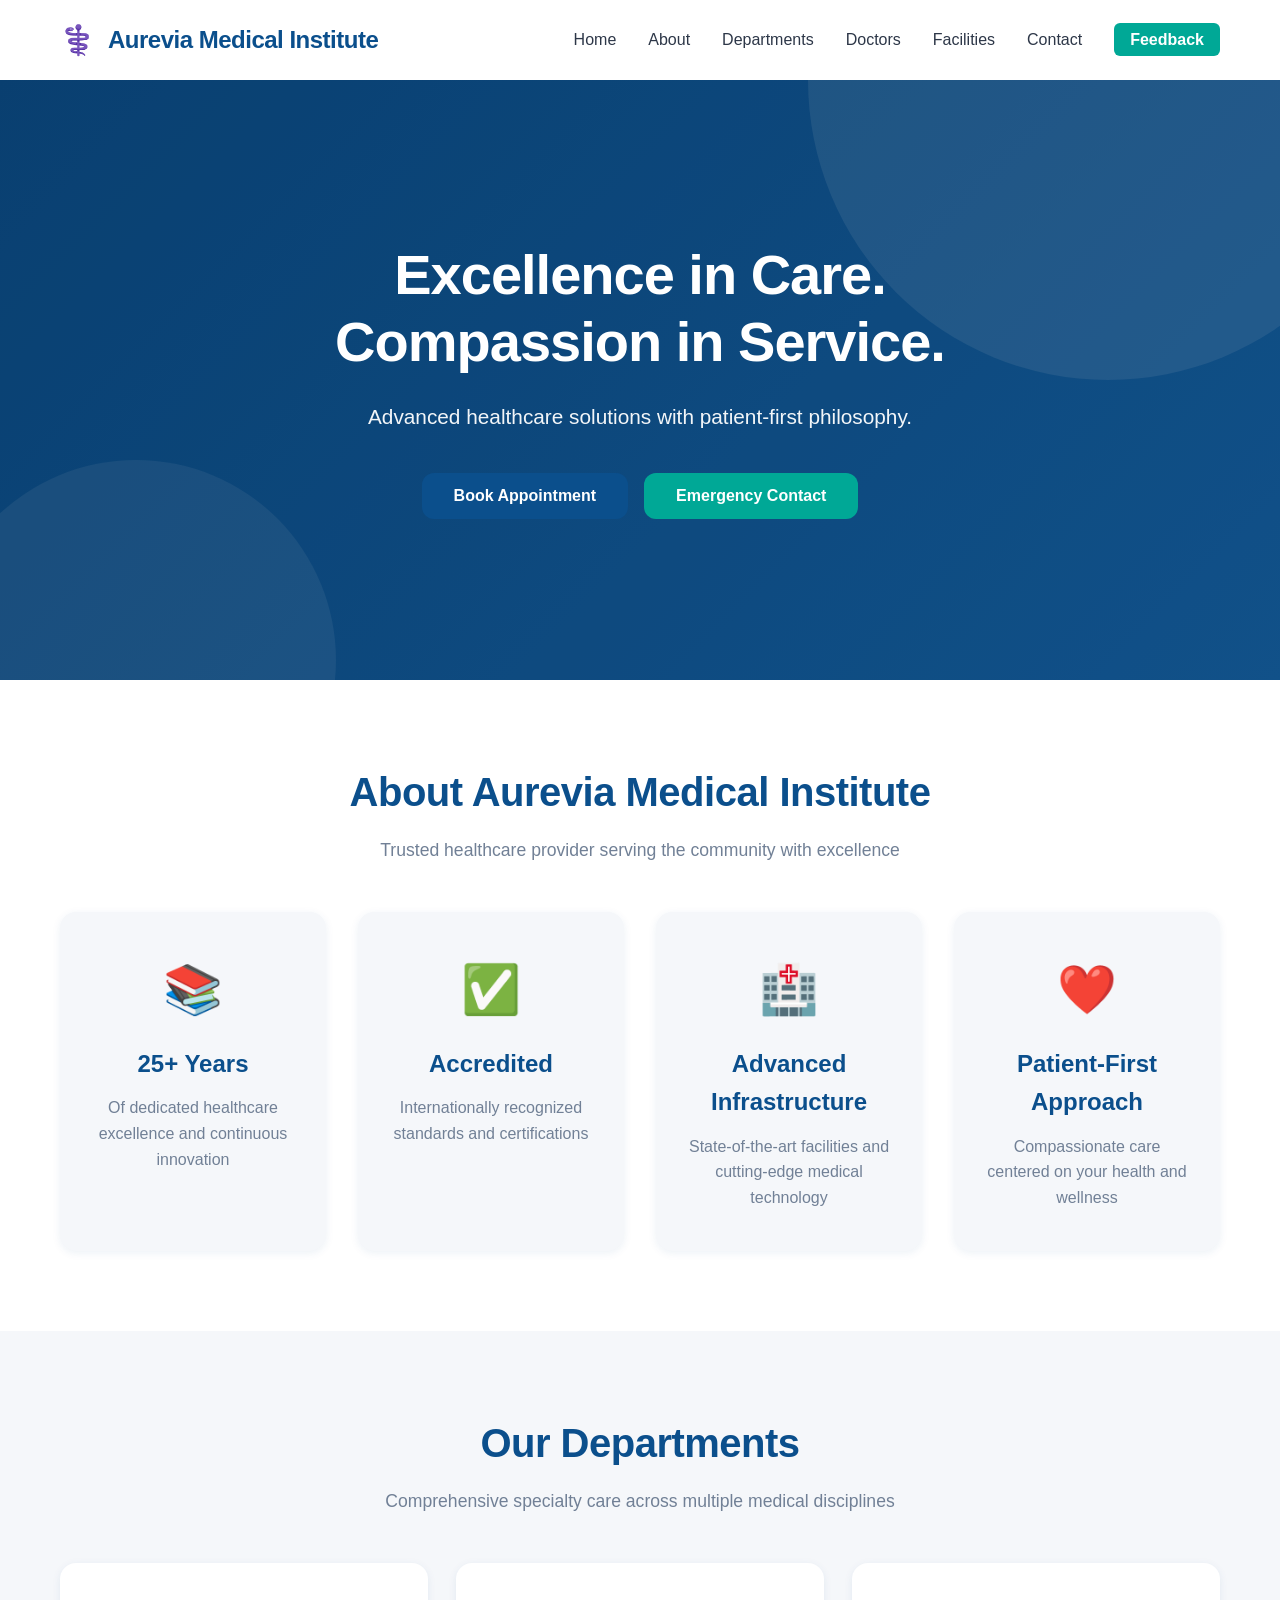
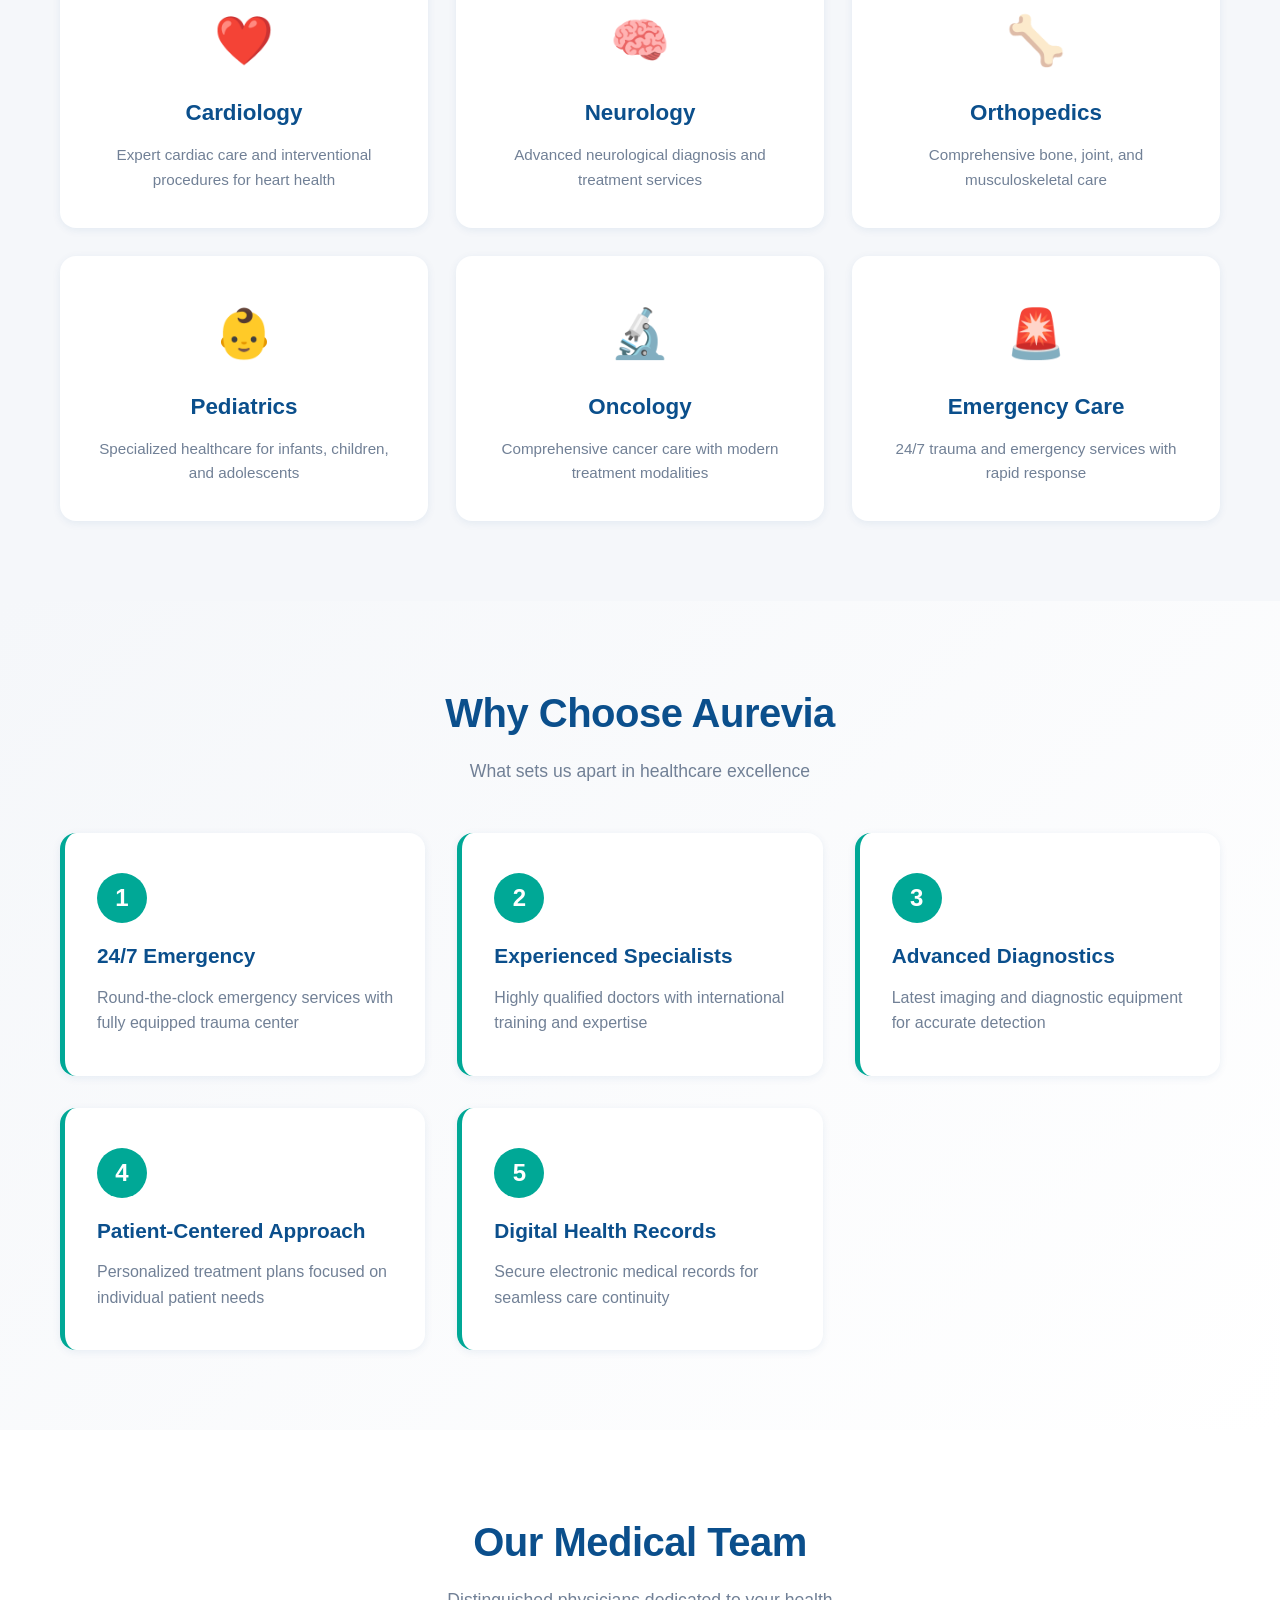
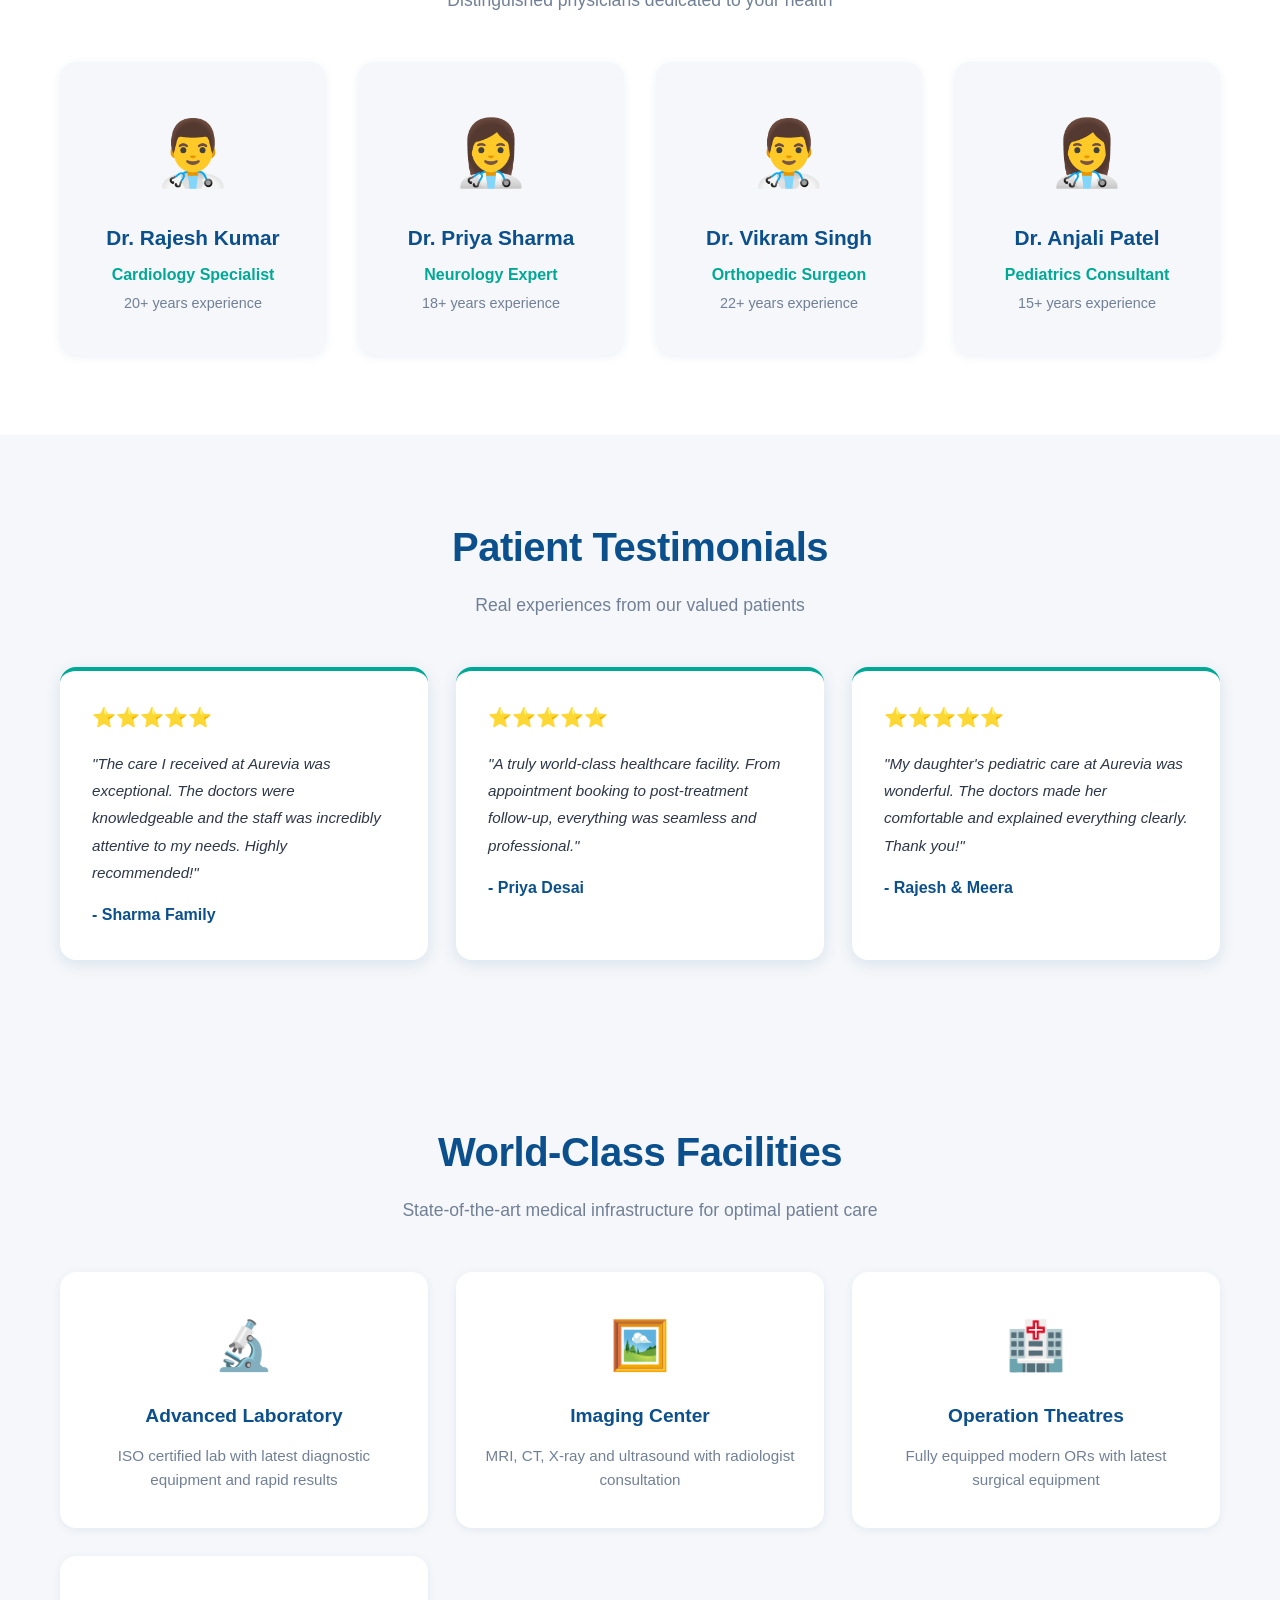
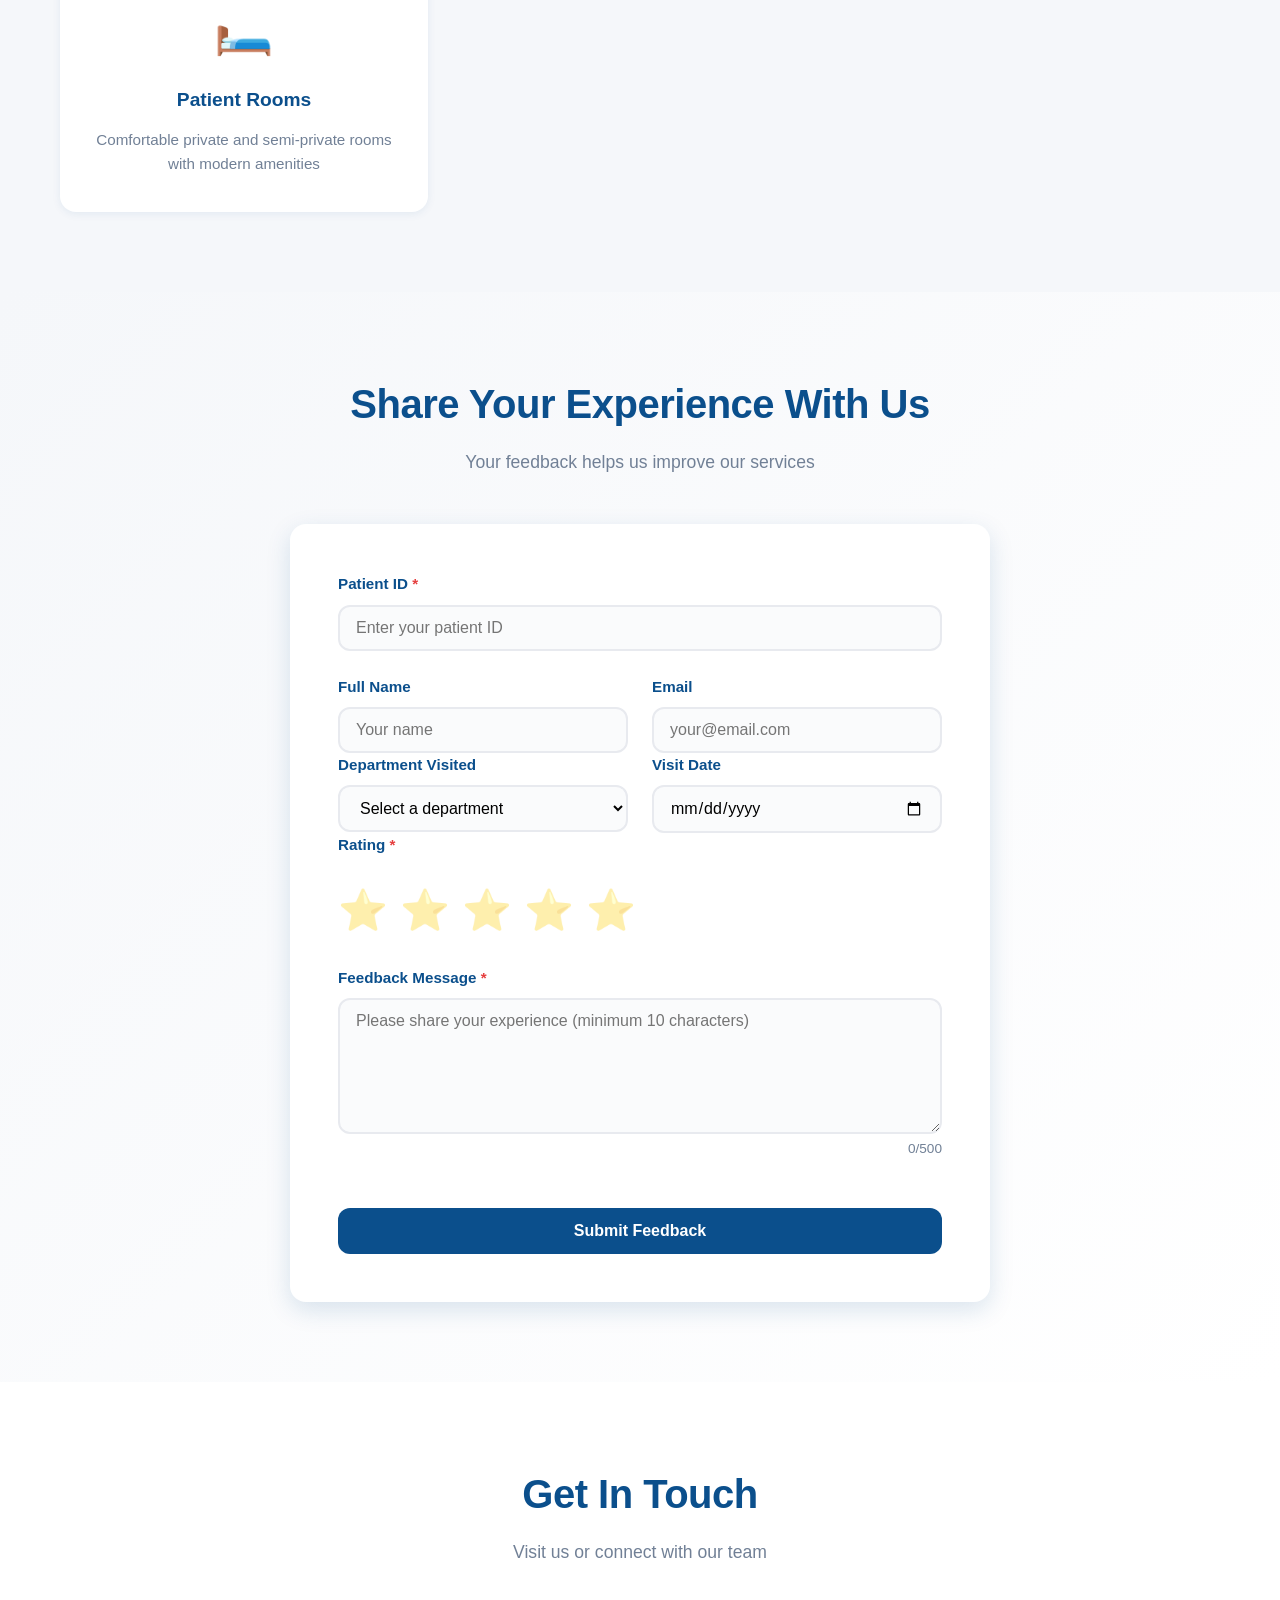
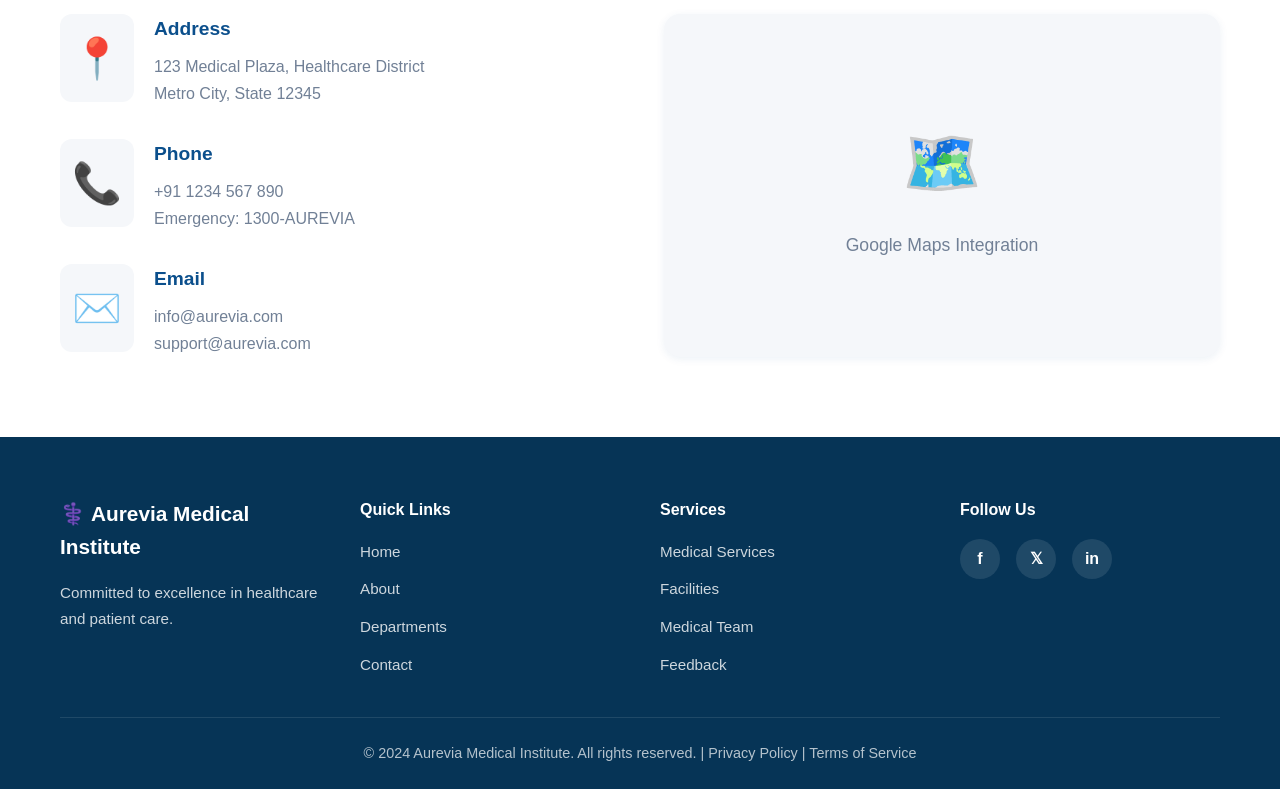
==== frontend/patient/index.html @ 11ce8b3c "Initial project structure with Flask backend and admin system" ====
<!DOCTYPE html>
<html lang="en">
<head>
    <meta charset="UTF-8">
    <meta name="viewport" content="width=device-width, initial-scale=1.0">
    <meta name="description" content="Aurevia Medical Institute - Premium healthcare solutions with patient-first philosophy">
    <title>Aurevia Medical Institute - Excellence in Care</title>
    <link rel="stylesheet" href="css/styles.css">
</head>
<body>
    <!-- Navigation Bar -->
    <nav class="navbar" id="navbar">
        <div class="navbar-container">
            <div class="navbar-logo">
                <span class="logo-icon">⚕️</span>
                <span class="logo-text">Aurevia Medical Institute</span>
            </div>
            <ul class="nav-menu" id="navMenu">
                <li class="nav-item"><a href="#home" class="nav-link">Home</a></li>
                <li class="nav-item"><a href="#about" class="nav-link">About</a></li>
                <li class="nav-item"><a href="#departments" class="nav-link">Departments</a></li>
                <li class="nav-item"><a href="#doctors" class="nav-link">Doctors</a></li>
                <li class="nav-item"><a href="#facilities" class="nav-link">Facilities</a></li>
                <li class="nav-item"><a href="#contact" class="nav-link">Contact</a></li>
                <li class="nav-item"><a href="#feedback" class="nav-link feedback-link">Feedback</a></li>
            </ul>
            <div class="hamburger" id="hamburger">
                <span></span>
                <span></span>
                <span></span>
            </div>
        </div>
    </nav>

    <!-- Hero Section -->
    <section class="hero" id="home">
        <div class="hero-overlay"></div>
        <div class="hero-content">
            <h1 class="hero-title">Excellence in Care. Compassion in Service.</h1>
            <p class="hero-subtitle">Advanced healthcare solutions with patient-first philosophy.</p>
            <div class="hero-buttons">
                <button class="btn btn-primary">Book Appointment</button>
                <button class="btn btn-secondary">Emergency Contact</button>
            </div>
        </div>
    </section>

    <!-- About Section -->
    <section class="about" id="about">
        <div class="container">
            <h2 class="section-title">About Aurevia Medical Institute</h2>
            <p class="section-subtitle">Trusted healthcare provider serving the community with excellence</p>
            
            <div class="about-grid">
                <div class="about-card">
                    <div class="about-icon">📚</div>
                    <h3>25+ Years</h3>
                    <p>Of dedicated healthcare excellence and continuous innovation</p>
                </div>
                <div class="about-card">
                    <div class="about-icon">✅</div>
                    <h3>Accredited</h3>
                    <p>Internationally recognized standards and certifications</p>
                </div>
                <div class="about-card">
                    <div class="about-icon">🏥</div>
                    <h3>Advanced Infrastructure</h3>
                    <p>State-of-the-art facilities and cutting-edge medical technology</p>
                </div>
                <div class="about-card">
                    <div class="about-icon">❤️</div>
                    <h3>Patient-First Approach</h3>
                    <p>Compassionate care centered on your health and wellness</p>
                </div>
            </div>
        </div>
    </section>

    <!-- Departments Section -->
    <section class="departments" id="departments">
        <div class="container">
            <h2 class="section-title">Our Departments</h2>
            <p class="section-subtitle">Comprehensive specialty care across multiple medical disciplines</p>
            
            <div class="departments-grid">
                <div class="department-card">
                    <div class="department-icon">❤️</div>
                    <h3>Cardiology</h3>
                    <p>Expert cardiac care and interventional procedures for heart health</p>
                </div>
                <div class="department-card">
                    <div class="department-icon">🧠</div>
                    <h3>Neurology</h3>
                    <p>Advanced neurological diagnosis and treatment services</p>
                </div>
                <div class="department-card">
                    <div class="department-icon">🦴</div>
                    <h3>Orthopedics</h3>
                    <p>Comprehensive bone, joint, and musculoskeletal care</p>
                </div>
                <div class="department-card">
                    <div class="department-icon">👶</div>
                    <h3>Pediatrics</h3>
                    <p>Specialized healthcare for infants, children, and adolescents</p>
                </div>
                <div class="department-card">
                    <div class="department-icon">🔬</div>
                    <h3>Oncology</h3>
                    <p>Comprehensive cancer care with modern treatment modalities</p>
                </div>
                <div class="department-card">
                    <div class="department-icon">🚨</div>
                    <h3>Emergency Care</h3>
                    <p>24/7 trauma and emergency services with rapid response</p>
                </div>
            </div>
        </div>
    </section>

    <!-- Why Choose Us Section -->
    <section class="why-choose-us">
        <div class="container">
            <h2 class="section-title">Why Choose Aurevia</h2>
            <p class="section-subtitle">What sets us apart in healthcare excellence</p>
            
            <div class="features-grid">
                <div class="feature-card">
                    <div class="feature-number">1</div>
                    <h3>24/7 Emergency</h3>
                    <p>Round-the-clock emergency services with fully equipped trauma center</p>
                </div>
                <div class="feature-card">
                    <div class="feature-number">2</div>
                    <h3>Experienced Specialists</h3>
                    <p>Highly qualified doctors with international training and expertise</p>
                </div>
                <div class="feature-card">
                    <div class="feature-number">3</div>
                    <h3>Advanced Diagnostics</h3>
                    <p>Latest imaging and diagnostic equipment for accurate detection</p>
                </div>
                <div class="feature-card">
                    <div class="feature-number">4</div>
                    <h3>Patient-Centered Approach</h3>
                    <p>Personalized treatment plans focused on individual patient needs</p>
                </div>
                <div class="feature-card">
                    <div class="feature-number">5</div>
                    <h3>Digital Health Records</h3>
                    <p>Secure electronic medical records for seamless care continuity</p>
                </div>
            </div>
        </div>
    </section>

    <!-- Doctors Section -->
    <section class="doctors" id="doctors">
        <div class="container">
            <h2 class="section-title">Our Medical Team</h2>
            <p class="section-subtitle">Distinguished physicians dedicated to your health</p>
            
            <div class="doctors-grid">
                <div class="doctor-card">
                    <div class="doctor-avatar">👨‍⚕️</div>
                    <h3>Dr. Rajesh Kumar</h3>
                    <p class="doctor-specialty">Cardiology Specialist</p>
                    <p class="doctor-experience">20+ years experience</p>
                </div>
                <div class="doctor-card">
                    <div class="doctor-avatar">👩‍⚕️</div>
                    <h3>Dr. Priya Sharma</h3>
                    <p class="doctor-specialty">Neurology Expert</p>
                    <p class="doctor-experience">18+ years experience</p>
                </div>
                <div class="doctor-card">
                    <div class="doctor-avatar">👨‍⚕️</div>
                    <h3>Dr. Vikram Singh</h3>
                    <p class="doctor-specialty">Orthopedic Surgeon</p>
                    <p class="doctor-experience">22+ years experience</p>
                </div>
                <div class="doctor-card">
                    <div class="doctor-avatar">👩‍⚕️</div>
                    <h3>Dr. Anjali Patel</h3>
                    <p class="doctor-specialty">Pediatrics Consultant</p>
                    <p class="doctor-experience">15+ years experience</p>
                </div>
            </div>
        </div>
    </section>

    <!-- Testimonials Section -->
    <section class="testimonials">
        <div class="container">
            <h2 class="section-title">Patient Testimonials</h2>
            <p class="section-subtitle">Real experiences from our valued patients</p>
            
            <div class="testimonials-grid">
                <div class="testimonial-card">
                    <div class="testimonial-stars">⭐⭐⭐⭐⭐</div>
                    <p class="testimonial-text">"The care I received at Aurevia was exceptional. The doctors were knowledgeable and the staff was incredibly attentive to my needs. Highly recommended!"</p>
                    <p class="testimonial-author">- Sharma Family</p>
                </div>
                <div class="testimonial-card">
                    <div class="testimonial-stars">⭐⭐⭐⭐⭐</div>
                    <p class="testimonial-text">"A truly world-class healthcare facility. From appointment booking to post-treatment follow-up, everything was seamless and professional."</p>
                    <p class="testimonial-author">- Priya Desai</p>
                </div>
                <div class="testimonial-card">
                    <div class="testimonial-stars">⭐⭐⭐⭐⭐</div>
                    <p class="testimonial-text">"My daughter's pediatric care at Aurevia was wonderful. The doctors made her comfortable and explained everything clearly. Thank you!"</p>
                    <p class="testimonial-author">- Rajesh & Meera</p>
                </div>
            </div>
        </div>
    </section>

    <!-- Facilities Section -->
    <section class="facilities" id="facilities">
        <div class="container">
            <h2 class="section-title">World-Class Facilities</h2>
            <p class="section-subtitle">State-of-the-art medical infrastructure for optimal patient care</p>
            
            <div class="facilities-grid">
                <div class="facility-card">
                    <div class="facility-icon">🔬</div>
                    <h3>Advanced Laboratory</h3>
                    <p>ISO certified lab with latest diagnostic equipment and rapid results</p>
                </div>
                <div class="facility-card">
                    <div class="facility-icon">🖼️</div>
                    <h3>Imaging Center</h3>
                    <p>MRI, CT, X-ray and ultrasound with radiologist consultation</p>
                </div>
                <div class="facility-card">
                    <div class="facility-icon">🏥</div>
                    <h3>Operation Theatres</h3>
                    <p>Fully equipped modern ORs with latest surgical equipment</p>
                </div>
                <div class="facility-card">
                    <div class="facility-icon">🛏️</div>
                    <h3>Patient Rooms</h3>
                    <p>Comfortable private and semi-private rooms with modern amenities</p>
                </div>
            </div>
        </div>
    </section>

    <!-- Feedback Section -->
    <section class="feedback-section" id="feedback">
        <div class="container">
            <h2 class="section-title">Share Your Experience With Us</h2>
            <p class="section-subtitle">Your feedback helps us improve our services</p>
            
            <div class="feedback-form-wrapper">
                <form class="feedback-form" id="feedbackForm">
                    <div class="form-group">
                        <label for="patientId" class="form-label">Patient ID <span class="required">*</span></label>
                        <input type="text" id="patientId" name="patientId" class="form-input" placeholder="Enter your patient ID" required>
                        <span class="error-message" id="patientIdError"></span>
                    </div>

                    <div class="form-row">
                        <div class="form-group">
                            <label for="fullName" class="form-label">Full Name</label>
                            <input type="text" id="fullName" name="fullName" class="form-input" placeholder="Your name">
                        </div>
                        <div class="form-group">
                            <label for="email" class="form-label">Email</label>
                            <input type="email" id="email" name="email" class="form-input" placeholder="your@email.com">
                        </div>
                    </div>

                    <div class="form-row">
                        <div class="form-group">
                            <label for="department" class="form-label">Department Visited</label>
                            <select id="department" name="department" class="form-input">
                                <option value="">Select a department</option>
                                <option value="Cardiology">Cardiology</option>
                                <option value="Neurology">Neurology</option>
                                <option value="Orthopedics">Orthopedics</option>
                                <option value="Pediatrics">Pediatrics</option>
                                <option value="Oncology">Oncology</option>
                                <option value="Emergency Care">Emergency Care</option>
                            </select>
                        </div>
                        <div class="form-group">
                            <label for="visitDate" class="form-label">Visit Date</label>
                            <input type="date" id="visitDate" name="visitDate" class="form-input">
                        </div>
                    </div>

                    <div class="form-group">
                        <label class="form-label">Rating <span class="required">*</span></label>
                        <div class="rating-group" id="ratingGroup">
                            <input type="radio" id="star5" name="rating" value="5">
                            <label for="star5" class="star">⭐</label>
                            <input type="radio" id="star4" name="rating" value="4">
                            <label for="star4" class="star">⭐</label>
                            <input type="radio" id="star3" name="rating" value="3">
                            <label for="star3" class="star">⭐</label>
                            <input type="radio" id="star2" name="rating" value="2">
                            <label for="star2" class="star">⭐</label>
                            <input type="radio" id="star1" name="rating" value="1">
                            <label for="star1" class="star">⭐</label>
                        </div>
                        <span class="error-message" id="ratingError"></span>
                    </div>

                    <div class="form-group">
                        <label for="feedbackMessage" class="form-label">Feedback Message <span class="required">*</span></label>
                        <textarea id="feedbackMessage" name="feedbackMessage" class="form-textarea" placeholder="Please share your experience (minimum 10 characters)" rows="6" required></textarea>
                        <span class="error-message" id="feedbackError"></span>
                        <span class="char-count"><span id="charCount">0</span>/500</span>
                    </div>

                    <button type="submit" class="btn btn-primary btn-submit" id="submitBtn">
                        <span class="btn-text">Submit Feedback</span>
                        <span class="loading-spinner" id="loadingSpinner"></span>
                    </button>
                </form>
            </div>
        </div>
    </section>

    <!-- Contact Section -->
    <section class="contact" id="contact">
        <div class="container">
            <h2 class="section-title">Get In Touch</h2>
            <p class="section-subtitle">Visit us or connect with our team</p>
            
            <div class="contact-wrapper">
                <div class="contact-info">
                    <div class="contact-item">
                        <div class="contact-icon">📍</div>
                        <div class="contact-details">
                            <h3>Address</h3>
                            <p>123 Medical Plaza, Healthcare District<br>Metro City, State 12345</p>
                        </div>
                    </div>
                    <div class="contact-item">
                        <div class="contact-icon">📞</div>
                        <div class="contact-details">
                            <h3>Phone</h3>
                            <p>+91 1234 567 890<br>Emergency: 1300-AUREVIA</p>
                        </div>
                    </div>
                    <div class="contact-item">
                        <div class="contact-icon">✉️</div>
                        <div class="contact-details">
                            <h3>Email</h3>
                            <p>info@aurevia.com<br>support@aurevia.com</p>
                        </div>
                    </div>
                </div>

                <div class="contact-map-placeholder">
                    <div class="map-icon">🗺️</div>
                    <p>Google Maps Integration</p>
                </div>
            </div>
        </div>
    </section>

    <!-- Footer -->
    <footer class="footer">
        <div class="container">
            <div class="footer-grid">
                <div class="footer-section">
                    <h3 class="footer-logo">⚕️ Aurevia Medical Institute</h3>
                    <p>Committed to excellence in healthcare and patient care.</p>
                </div>
                <div class="footer-section">
                    <h4>Quick Links</h4>
                    <ul class="footer-links">
                        <li><a href="#home">Home</a></li>
                        <li><a href="#about">About</a></li>
                        <li><a href="#departments">Departments</a></li>
                        <li><a href="#contact">Contact</a></li>
                    </ul>
                </div>
                <div class="footer-section">
                    <h4>Services</h4>
                    <ul class="footer-links">
                        <li><a href="#departments">Medical Services</a></li>
                        <li><a href="#facilities">Facilities</a></li>
                        <li><a href="#doctors">Medical Team</a></li>
                        <li><a href="#feedback">Feedback</a></li>
                    </ul>
                </div>
                <div class="footer-section">
                    <h4>Follow Us</h4>
                    <div class="social-icons">
                        <a href="#" class="social-icon">f</a>
                        <a href="#" class="social-icon">𝕏</a>
                        <a href="#" class="social-icon">in</a>
                    </div>
                </div>
            </div>
            <div class="footer-bottom">
                <p>&copy; 2024 Aurevia Medical Institute. All rights reserved. | Privacy Policy | Terms of Service</p>
            </div>
        </div>
    </footer>

    <!-- Modal for Feedback Response -->
    <div class="modal" id="feedbackModal">
        <div class="modal-content">
            <button class="modal-close" id="modalClose">&times;</button>
            <div class="modal-header">
                <div class="modal-icon" id="modalIcon">✓</div>
                <h2 id="modalTitle">Thank You!</h2>
            </div>
            <div class="modal-body">
                <div class="modal-info">
                    <div class="info-item">
                        <span class="info-label">Sentiment:</span>
                        <span class="info-value" id="modalSentiment">-</span>
                    </div>
                    <div class="info-item">
                        <span class="info-label">Issue Type:</span>
                        <span class="info-value" id="modalIssueType">-</span>
                    </div>
                    <div class="info-item">
                        <span class="info-label">Severity:</span>
                        <span class="info-value" id="modalSeverity">-</span>
                    </div>
                </div>
                <p class="modal-message" id="modalMessage">Your feedback has been recorded successfully.</p>
            </div>
            <div class="modal-footer">
                <button class="btn btn-primary" id="modalBtn">Close</button>
            </div>
        </div>
    </div>

    <script src="js/app.js"></script>
</body>
</html>
---- frontend/patient/css/styles.css ----
/* ============================================
   AUREVIA MEDICAL INSTITUTE - PREMIUM STYLES
   ============================================ */

/* CSS Variables */
:root {
    --color-primary: #0B4F8C;
    --color-primary-light: #1565AB;
    --color-primary-dark: #063456;
    --color-secondary: #FFFFFF;
    --color-accent: #00A896;
    --color-accent-light: #20C9A6;
    --color-grey-light: #F5F7FA;
    --color-grey-medium: #E8EAEF;
    --color-grey-dark: #4A5568;
    --color-text: #2D3748;
    --color-text-light: #718096;
    --color-error: #E53E3E;
    --color-success: #22863A;
    --shadow-sm: 0 2px 8px rgba(11, 79, 140, 0.08);
    --shadow-md: 0 4px 16px rgba(11, 79, 140, 0.12);
    --shadow-lg: 0 8px 24px rgba(11, 79, 140, 0.15);
    --shadow-xl: 0 12px 32px rgba(11, 79, 140, 0.18);
    --transition-base: all 0.3s ease;
    --border-radius: 12px;
    --border-radius-lg: 16px;
}

/* ============================================
   RESET & BASE STYLES
   ============================================ */

* {
    margin: 0;
    padding: 0;
    box-sizing: border-box;
}

html {
    scroll-behavior: smooth;
}

body {
    font-family: -apple-system, BlinkMacSystemFont, 'Segoe UI', Roboto, 'Helvetica Neue', Arial, sans-serif;
    color: var(--color-text);
    line-height: 1.6;
    background-color: var(--color-secondary);
}

a {
    text-decoration: none;
    color: inherit;
}

ul {
    list-style: none;
}

button {
    cursor: pointer;
    border: none;
    font-family: inherit;
}

input,
select,
textarea {
    font-family: inherit;
}

/* ============================================
   UTILITY CLASSES
   ============================================ */

.container {
    max-width: 1200px;
    margin: 0 auto;
    padding: 0 20px;
}

.section-title {
    font-size: 2.5rem;
    font-weight: 700;
    color: var(--color-primary);
    text-align: center;
    margin-bottom: 12px;
    letter-spacing: -0.5px;
}

.section-subtitle {
    font-size: 1.1rem;
    color: var(--color-text-light);
    text-align: center;
    margin-bottom: 48px;
    max-width: 600px;
    margin-left: auto;
    margin-right: auto;
}

.required {
    color: var(--color-error);
}

/* ============================================
   BUTTONS
   ============================================ */

.btn {
    padding: 14px 32px;
    font-size: 1rem;
    font-weight: 600;
    border-radius: var(--border-radius);
    transition: var(--transition-base);
    display: inline-flex;
    align-items: center;
    justify-content: center;
    gap: 8px;
    cursor: pointer;
}

.btn-primary {
    background-color: var(--color-primary);
    color: var(--color-secondary);
}

.btn-primary:hover {
    background-color: var(--color-primary-dark);
    box-shadow: var(--shadow-lg);
    transform: translateY(-2px);
}

.btn-primary:active {
    transform: translateY(0);
}

.btn-secondary {
    background-color: var(--color-accent);
    color: var(--color-secondary);
}

.btn-secondary:hover {
    background-color: var(--color-accent-light);
    box-shadow: var(--shadow-lg);
    transform: translateY(-2px);
}

.btn-submit {
    width: 100%;
    margin-top: 24px;
    position: relative;
}

.btn-submit:disabled {
    opacity: 0.7;
    cursor: not-allowed;
}

/* ============================================
   NAVIGATION BAR
   ============================================ */

.navbar {
    position: fixed;
    top: 0;
    width: 100%;
    background-color: var(--color-secondary);
    box-shadow: none;
    transition: var(--transition-base);
    z-index: 1000;
}

.navbar.sticky {
    box-shadow: var(--shadow-md);
    backdrop-filter: blur(10px);
}

.navbar-container {
    max-width: 1200px;
    margin: 0 auto;
    padding: 0 20px;
    display: flex;
    justify-content: space-between;
    align-items: center;
    height: 80px;
}

.navbar-logo {
    display: flex;
    align-items: center;
    gap: 12px;
    font-size: 1.5rem;
    font-weight: 700;
    color: var(--color-primary);
}

.logo-icon {
    font-size: 1.8rem;
}

.logo-text {
    letter-spacing: -0.5px;
}

.nav-menu {
    display: flex;
    gap: 32px;
    align-items: center;
}

.nav-link {
    color: var(--color-text);
    font-weight: 500;
    transition: var(--transition-base);
    position: relative;
    padding-bottom: 4px;
}

.nav-link::after {
    content: '';
    position: absolute;
    bottom: 0;
    left: 0;
    width: 0;
    height: 2px;
    background-color: var(--color-primary);
    transition: width 0.3s ease;
}

.nav-link:hover::after {
    width: 100%;
}

.nav-link:hover {
    color: var(--color-primary);
}

.feedback-link {
    background-color: var(--color-accent);
    color: var(--color-secondary);
    padding: 8px 16px;
    border-radius: 6px;
    font-weight: 600;
}

.feedback-link::after {
    display: none;
}

.feedback-link:hover {
    background-color: var(--color-accent-light);
    color: var(--color-secondary);
}

.hamburger {
    display: none;
    flex-direction: column;
    cursor: pointer;
    gap: 6px;
}

.hamburger span {
    width: 25px;
    height: 3px;
    background-color: var(--color-primary);
    border-radius: 2px;
    transition: var(--transition-base);
}

/* ============================================
   HERO SECTION
   ============================================ */

.hero {
    margin-top: 80px;
    padding: 120px 20px;
    background: linear-gradient(135deg, #0B4F8C 0%, #1565AB 100%);
    color: var(--color-secondary);
    text-align: center;
    position: relative;
    overflow: hidden;
    min-height: 600px;
    display: flex;
    align-items: center;
    justify-content: center;
}

.hero::before {
    content: '';
    position: absolute;
    top: -50%;
    right: -10%;
    width: 600px;
    height: 600px;
    background: rgba(255, 255, 255, 0.1);
    border-radius: 50%;
    animation: float 6s ease-in-out infinite;
}

.hero::after {
    content: '';
    position: absolute;
    bottom: -30%;
    left: -5%;
    width: 400px;
    height: 400px;
    background: rgba(255, 255, 255, 0.08);
    border-radius: 50%;
    animation: float 8s ease-in-out infinite reverse;
}

@keyframes float {
    0%, 100% {
        transform: translateY(0px);
    }
    50% {
        transform: translateY(30px);
    }
}

.hero-overlay {
    position: absolute;
    top: 0;
    left: 0;
    right: 0;
    bottom: 0;
    background: rgba(0, 0, 0, 0.2);
    z-index: 1;
}

.hero-content {
    position: relative;
    z-index: 2;
    max-width: 700px;
    animation: slideUp 0.8s ease-out;
}

@keyframes slideUp {
    from {
        opacity: 0;
        transform: translateY(40px);
    }
    to {
        opacity: 1;
        transform: translateY(0);
    }
}

.hero-title {
    font-size: 3.5rem;
    font-weight: 700;
    margin-bottom: 24px;
    line-height: 1.2;
    letter-spacing: -1px;
}

.hero-subtitle {
    font-size: 1.3rem;
    margin-bottom: 40px;
    color: rgba(255, 255, 255, 0.95);
    font-weight: 300;
}

.hero-buttons {
    display: flex;
    gap: 16px;
    justify-content: center;
    flex-wrap: wrap;
}

.hero .btn {
    animation: slideUp 0.8s ease-out;
    animation-delay: 0.2s;
    animation-fill-mode: both;
}

/* ============================================
   ABOUT SECTION
   ============================================ */

.about {
    padding: 80px 20px;
    background-color: var(--color-secondary);
}

.about-grid {
    display: grid;
    grid-template-columns: repeat(auto-fit, minmax(260px, 1fr));
    gap: 32px;
    margin-top: 48px;
}

.about-card {
    background: var(--color-grey-light);
    padding: 40px 32px;
    border-radius: var(--border-radius-lg);
    text-align: center;
    transition: var(--transition-base);
    box-shadow: var(--shadow-sm);
}

.about-card:hover {
    transform: translateY(-8px);
    box-shadow: var(--shadow-lg);
    background: var(--color-secondary);
}

.about-icon {
    font-size: 3rem;
    margin-bottom: 16px;
}

.about-card h3 {
    font-size: 1.5rem;
    color: var(--color-primary);
    margin-bottom: 12px;
}

.about-card p {
    color: var(--color-text-light);
    line-height: 1.6;
}

/* ============================================
   DEPARTMENTS SECTION
   ============================================ */

.departments {
    padding: 80px 20px;
    background-color: var(--color-grey-light);
}

.departments-grid {
    display: grid;
    grid-template-columns: repeat(auto-fit, minmax(300px, 1fr));
    gap: 28px;
    margin-top: 48px;
}

.department-card {
    background: var(--color-secondary);
    padding: 36px 28px;
    border-radius: var(--border-radius-lg);
    box-shadow: var(--shadow-sm);
    transition: var(--transition-base);
    text-align: center;
    border-top: 4px solid transparent;
}

.department-card:hover {
    transform: translateY(-8px);
    box-shadow: var(--shadow-xl);
    border-top-color: var(--color-accent);
}

.department-icon {
    font-size: 3rem;
    margin-bottom: 16px;
}

.department-card h3 {
    font-size: 1.4rem;
    color: var(--color-primary);
    margin-bottom: 12px;
    font-weight: 600;
}

.department-card p {
    color: var(--color-text-light);
    font-size: 0.95rem;
    line-height: 1.6;
}

/* ============================================
   WHY CHOOSE US SECTION
   ============================================ */

.why-choose-us {
    padding: 80px 20px;
    background: linear-gradient(135deg, #F5F7FA 0%, var(--color-secondary) 100%);
}

.features-grid {
    display: grid;
    grid-template-columns: repeat(auto-fit, minmax(280px, 1fr));
    gap: 32px;
    margin-top: 48px;
}

.feature-card {
    background: var(--color-secondary);
    padding: 40px 32px;
    border-radius: var(--border-radius-lg);
    box-shadow: var(--shadow-sm);
    transition: var(--transition-base);
    border-left: 5px solid var(--color-accent);
}

.feature-card:hover {
    box-shadow: var(--shadow-lg);
    transform: translateX(8px);
}

.feature-number {
    display: inline-flex;
    align-items: center;
    justify-content: center;
    width: 50px;
    height: 50px;
    background: var(--color-accent);
    color: var(--color-secondary);
    border-radius: 50%;
    font-weight: 700;
    font-size: 1.5rem;
    margin-bottom: 16px;
}

.feature-card h3 {
    font-size: 1.3rem;
    color: var(--color-primary);
    margin-bottom: 12px;
    font-weight: 600;
}

.feature-card p {
    color: var(--color-text-light);
    line-height: 1.6;
}

/* ============================================
   DOCTORS SECTION
   ============================================ */

.doctors {
    padding: 80px 20px;
    background-color: var(--color-secondary);
}

.doctors-grid {
    display: grid;
    grid-template-columns: repeat(auto-fit, minmax(250px, 1fr));
    gap: 32px;
    margin-top: 48px;
}

.doctor-card {
    background: var(--color-grey-light);
    padding: 40px 28px;
    border-radius: var(--border-radius-lg);
    box-shadow: var(--shadow-sm);
    text-align: center;
    transition: var(--transition-base);
}

.doctor-card:hover {
    transform: translateY(-8px);
    box-shadow: var(--shadow-lg);
    background: var(--color-secondary);
}

.doctor-avatar {
    font-size: 4rem;
    margin-bottom: 16px;
}

.doctor-card h3 {
    font-size: 1.3rem;
    color: var(--color-primary);
    margin-bottom: 8px;
    font-weight: 600;
}

.doctor-specialty {
    color: var(--color-accent);
    font-weight: 600;
    margin-bottom: 4px;
}

.doctor-experience {
    color: var(--color-text-light);
    font-size: 0.9rem;
}

/* ============================================
   TESTIMONIALS SECTION
   ============================================ */

.testimonials {
    padding: 80px 20px;
    background: linear-gradient(135deg, #F5F7FA 0%, var(--color-grey-light) 100%);
}

.testimonials-grid {
    display: grid;
    grid-template-columns: repeat(auto-fit, minmax(320px, 1fr));
    gap: 28px;
    margin-top: 48px;
}

.testimonial-card {
    background: var(--color-secondary);
    padding: 32px;
    border-radius: var(--border-radius-lg);
    box-shadow: var(--shadow-md);
    transition: var(--transition-base);
    border-top: 4px solid var(--color-accent);
}

.testimonial-card:hover {
    box-shadow: var(--shadow-lg);
    transform: translateY(-4px);
}

.testimonial-stars {
    font-size: 1.2rem;
    margin-bottom: 16px;
    display: block;
}

.testimonial-text {
    color: var(--color-text);
    font-style: italic;
    line-height: 1.8;
    margin-bottom: 16px;
    font-size: 0.95rem;
}

.testimonial-author {
    color: var(--color-primary);
    font-weight: 600;
}

/* ============================================
   FACILITIES SECTION
   ============================================ */

.facilities {
    padding: 80px 20px;
    background-color: var(--color-grey-light);
}

.facilities-grid {
    display: grid;
    grid-template-columns: repeat(auto-fit, minmax(280px, 1fr));
    gap: 28px;
    margin-top: 48px;
}

.facility-card {
    background: var(--color-secondary);
    padding: 36px 28px;
    border-radius: var(--border-radius-lg);
    box-shadow: var(--shadow-sm);
    text-align: center;
    transition: var(--transition-base);
}

.facility-card:hover {
    box-shadow: var(--shadow-lg);
    transform: translateY(-6px);
}

.facility-icon {
    font-size: 3rem;
    margin-bottom: 16px;
}

.facility-card h3 {
    font-size: 1.2rem;
    color: var(--color-primary);
    margin-bottom: 12px;
    font-weight: 600;
}

.facility-card p {
    color: var(--color-text-light);
    font-size: 0.95rem;
    line-height: 1.6;
}

/* ============================================
   FEEDBACK SECTION
   ============================================ */

.feedback-section {
    padding: 80px 20px;
    background: linear-gradient(135deg, #F5F7FA 0%, var(--color-secondary) 100%);
}

.feedback-form-wrapper {
    max-width: 700px;
    margin: 0 auto;
    background: var(--color-secondary);
    padding: 48px;
    border-radius: var(--border-radius-lg);
    box-shadow: var(--shadow-lg);
}

.feedback-form {
    display: flex;
    flex-direction: column;
}

.form-group {
    margin-bottom: 24px;
    display: flex;
    flex-direction: column;
}

.form-row {
    display: grid;
    grid-template-columns: repeat(auto-fit, minmax(280px, 1fr));
    gap: 24px;
}

.form-row .form-group {
    margin-bottom: 0;
}

.form-label {
    font-weight: 600;
    color: var(--color-primary);
    margin-bottom: 8px;
    font-size: 0.95rem;
}

.form-input,
.form-textarea {
    padding: 12px 16px;
    border: 2px solid var(--color-grey-medium);
    border-radius: var(--border-radius);
    font-size: 1rem;
    transition: var(--transition-base);
    background-color: #FAFBFC;
}

.form-input:focus,
.form-textarea:focus {
    outline: none;
    border-color: var(--color-primary);
    background-color: var(--color-secondary);
    box-shadow: 0 0 0 3px rgba(11, 79, 140, 0.1);
}

.form-textarea {
    resize: vertical;
    font-family: inherit;
}

.char-count {
    font-size: 0.85rem;
    color: var(--color-text-light);
    margin-top: 4px;
    text-align: right;
}

/* ============================================
   STAR RATING
   ============================================ */

.rating-group {
    display: flex;
    flex-direction: row-reverse;
    justify-content: flex-end;
    gap: 12px;
    margin-top: 12px;
}

.rating-group input {
    display: none;
}

.rating-group .star {
    font-size: 2.5rem;
    cursor: pointer;
    transition: var(--transition-base);
    opacity: 0.4;
}

.rating-group .star:hover,
.rating-group .star:hover ~ .star {
    opacity: 1;
    color: #FFD700;
}

.rating-group input:checked ~ .star {
    opacity: 1;
    color: #FFD700;
}

/* ============================================
   ERROR MESSAGES
   ============================================ */

.error-message {
    color: var(--color-error);
    font-size: 0.85rem;
    margin-top: 4px;
    display: none;
}

.error-message.show {
    display: block;
}

.form-input.error,
.form-textarea.error {
    border-color: var(--color-error);
    background-color: rgba(229, 62, 62, 0.05);
}

/* ============================================
   LOADING SPINNER
   ============================================ */

.loading-spinner {
    display: none;
    width: 18px;
    height: 18px;
    border: 2px solid rgba(255, 255, 255, 0.3);
    border-top-color: var(--color-secondary);
    border-radius: 50%;
    animation: spin 0.8s linear infinite;
}

.loading-spinner.show {
    display: block;
}

@keyframes spin {
    to {
        transform: rotate(360deg);
    }
}

.btn-submit:disabled .loading-spinner.show {
    display: block;
}

/* ============================================
   CONTACT SECTION
   ============================================ */

.contact {
    padding: 80px 20px;
    background-color: var(--color-secondary);
}

.contact-wrapper {
    display: grid;
    grid-template-columns: 1fr 1fr;
    gap: 48px;
    margin-top: 48px;
}

.contact-info {
    display: flex;
    flex-direction: column;
    gap: 32px;
}

.contact-item {
    display: flex;
    gap: 20px;
    align-items: flex-start;
}

.contact-icon {
    font-size: 2.5rem;
    min-width: 60px;
    display: flex;
    align-items: center;
    justify-content: center;
    background: var(--color-grey-light);
    border-radius: var(--border-radius);
    padding: 12px;
}

.contact-details h3 {
    font-size: 1.2rem;
    color: var(--color-primary);
    margin-bottom: 8px;
    font-weight: 600;
}

.contact-details p {
    color: var(--color-text-light);
    line-height: 1.7;
}

.contact-map-placeholder {
    background: var(--color-grey-light);
    border-radius: var(--border-radius-lg);
    padding: 40px;
    display: flex;
    flex-direction: column;
    align-items: center;
    justify-content: center;
    text-align: center;
    box-shadow: var(--shadow-sm);
}

.contact-map-placeholder .map-icon {
    font-size: 4rem;
    margin-bottom: 16px;
}

.contact-map-placeholder p {
    color: var(--color-text-light);
    font-size: 1.1rem;
}

/* ============================================
   FOOTER
   ============================================ */

.footer {
    background: var(--color-primary-dark);
    color: rgba(255, 255, 255, 0.9);
    padding: 60px 20px 24px;
}

.footer-grid {
    display: grid;
    grid-template-columns: repeat(auto-fit, minmax(250px, 1fr));
    gap: 40px;
    margin-bottom: 40px;
}

.footer-section h3,
.footer-section h4 {
    color: var(--color-secondary);
    margin-bottom: 16px;
    font-weight: 600;
}

.footer-logo {
    font-size: 1.3rem;
}

.footer-section p {
    color: rgba(255, 255, 255, 0.8);
    line-height: 1.7;
    font-size: 0.95rem;
}

.footer-links {
    display: flex;
    flex-direction: column;
    gap: 12px;
}

.footer-links a {
    color: rgba(255, 255, 255, 0.8);
    transition: var(--transition-base);
    font-size: 0.95rem;
}

.footer-links a:hover {
    color: var(--color-accent);
}

.social-icons {
    display: flex;
    gap: 16px;
    margin-top: 12px;
}

.social-icon {
    display: inline-flex;
    align-items: center;
    justify-content: center;
    width: 40px;
    height: 40px;
    background: rgba(255, 255, 255, 0.1);
    border-radius: 50%;
    color: var(--color-secondary);
    transition: var(--transition-base);
    font-weight: 600;
}

.social-icon:hover {
    background: var(--color-accent);
}

.footer-bottom {
    text-align: center;
    padding-top: 24px;
    border-top: 1px solid rgba(255, 255, 255, 0.1);
    color: rgba(255, 255, 255, 0.7);
    font-size: 0.9rem;
}

/* ============================================
   MODAL
   ============================================ */

.modal {
    display: none;
    position: fixed;
    top: 0;
    left: 0;
    right: 0;
    bottom: 0;
    background: rgba(0, 0, 0, 0.5);
    z-index: 2000;
    align-items: center;
    justify-content: center;
    padding: 20px;
    animation: fadeIn 0.3s ease;
}

.modal.show {
    display: flex;
}

@keyframes fadeIn {
    from {
        opacity: 0;
    }
    to {
        opacity: 1;
    }
}

.modal-content {
    background: var(--color-secondary);
    border-radius: var(--border-radius-lg);
    padding: 40px;
    max-width: 500px;
    width: 100%;
    box-shadow: var(--shadow-xl);
    animation: slideDown 0.3s ease;
    position: relative;
}

@keyframes slideDown {
    from {
        opacity: 0;
        transform: translateY(-30px);
    }
    to {
        opacity: 1;
        transform: translateY(0);
    }
}

.modal-close {
    position: absolute;
    top: 16px;
    right: 16px;
    background: none;
    border: none;
    font-size: 1.5rem;
    color: var(--color-text-light);
    cursor: pointer;
    transition: var(--transition-base);
    width: 32px;
    height: 32px;
    display: flex;
    align-items: center;
    justify-content: center;
}

.modal-close:hover {
    color: var(--color-error);
    transform: scale(1.1);
}

.modal-header {
    text-align: center;
    margin-bottom: 32px;
}

.modal-icon {
    font-size: 3rem;
    margin-bottom: 16px;
}

.modal-icon.success {
    color: var(--color-success);
}

.modal-icon.error {
    color: var(--color-error);
}

.modal-title {
    font-size: 1.8rem;
    color: var(--color-primary);
    font-weight: 700;
}

.modal-body {
    margin-bottom: 32px;
}

.modal-info {
    background: var(--color-grey-light);
    padding: 24px;
    border-radius: var(--border-radius);
    margin-bottom: 20px;
}

.info-item {
    display: flex;
    justify-content: space-between;
    align-items: center;
    padding: 12px 0;
    border-bottom: 1px solid var(--color-grey-medium);
}

.info-item:last-child {
    border-bottom: none;
}

.info-label {
    font-weight: 600;
    color: var(--color-primary);
}

.info-value {
    color: var(--color-text);
    font-weight: 500;
}

.modal-message {
    color: var(--color-text-light);
    line-height: 1.6;
    text-align: center;
}

.modal-footer {
    display: flex;
    justify-content: center;
}

/* ============================================
   RESPONSIVE DESIGN
   ============================================ */

@media (max-width: 1024px) {
    .section-title {
        font-size: 2rem;
    }

    .hero {
        padding: 80px 20px;
        min-height: 500px;
    }

    .hero-title {
        font-size: 2.5rem;
    }

    .hero-subtitle {
        font-size: 1.1rem;
    }

    .contact-wrapper {
        grid-template-columns: 1fr;
        gap: 32px;
    }

    .about-grid,
    .departments-grid,
    .features-grid,
    .doctors-grid,
    .testimonials-grid,
    .facilities-grid {
        grid-template-columns: repeat(auto-fit, minmax(240px, 1fr));
    }
}

@media (max-width: 768px) {
    .navbar-container {
        height: 70px;
    }

    .nav-menu {
        position: fixed;
        left: -100%;
        top: 70px;
        flex-direction: column;
        background-color: var(--color-secondary);
        width: 100%;
        text-align: center;
        transition: 0.3s;
        box-shadow: var(--shadow-md);
        padding: 20px 0;
        gap: 0;
    }

    .nav-menu.active {
        left: 0;
    }

    .nav-item {
        padding: 16px 0;
        border-bottom: 1px solid var(--color-grey-medium);
    }

    .nav-item:last-child {
        border-bottom: none;
    }

    .nav-link::after {
        display: none;
    }

    .hamburger {
        display: flex;
    }

    .hamburger.active span:nth-child(1) {
        transform: rotate(-45deg) translate(-8px, 8px);
    }

    .hamburger.active span:nth-child(2) {
        opacity: 0;
    }

    .hamburger.active span:nth-child(3) {
        transform: rotate(45deg) translate(-7px, -8px);
    }

    .section-title {
        font-size: 1.8rem;
    }

    .section-subtitle {
        font-size: 1rem;
        margin-bottom: 32px;
    }

    .hero {
        padding: 60px 20px;
        min-height: auto;
    }

    .hero-title {
        font-size: 2rem;
    }

    .hero-subtitle {
        font-size: 1rem;
    }

    .hero-buttons {
        flex-direction: column;
    }

    .btn {
        width: 100%;
    }

    .about,
    .departments,
    .why-choose-us,
    .doctors,
    .testimonials,
    .facilities,
    .feedback-section,
    .contact {
        padding: 60px 20px;
    }

    .about-grid,
    .departments-grid,
    .features-grid,
    .doctors-grid,
    .testimonials-grid,
    .facilities-grid {
        grid-template-columns: 1fr;
        gap: 20px;
    }

    .feedback-form-wrapper {
        padding: 32px 20px;
    }

    .form-row {
        grid-template-columns: 1fr;
    }

    .footer-grid {
        grid-template-columns: 1fr;
        gap: 32px;
    }

    .modal-content {
        padding: 32px 20px;
    }
}

@media (max-width: 480px) {
    .navbar-container {
        height: 60px;
        padding: 0 16px;
    }

    .logo-text {
        display: none;
    }

    .nav-menu {
        top: 60px;
    }

    .section-title {
        font-size: 1.5rem;
    }

    .hero-title {
        font-size: 1.5rem;
    }

    .hero-subtitle {
        font-size: 0.95rem;
    }

    .about-card,
    .department-card,
    .feature-card,
    .doctor-card,
    .testimonial-card,
    .facility-card {
        padding: 24px 16px;
    }

    .about-icon,
    .department-icon,
    .facility-icon {
        font-size: 2.5rem;
    }

    .doctor-avatar {
        font-size: 3rem;
    }

    .feature-number {
        width: 40px;
        height: 40px;
        font-size: 1.2rem;
    }

    .feedback-form-wrapper {
        padding: 24px 16px;
    }

    .contact-item {
        gap: 12px;
    }

    .contact-icon {
        font-size: 2rem;
    }

    .rating-group .star {
        font-size: 2rem;
    }

    .footer {
        padding: 40px 20px 20px;
    }

    .modal-content {
        padding: 24px 16px;
    }
}
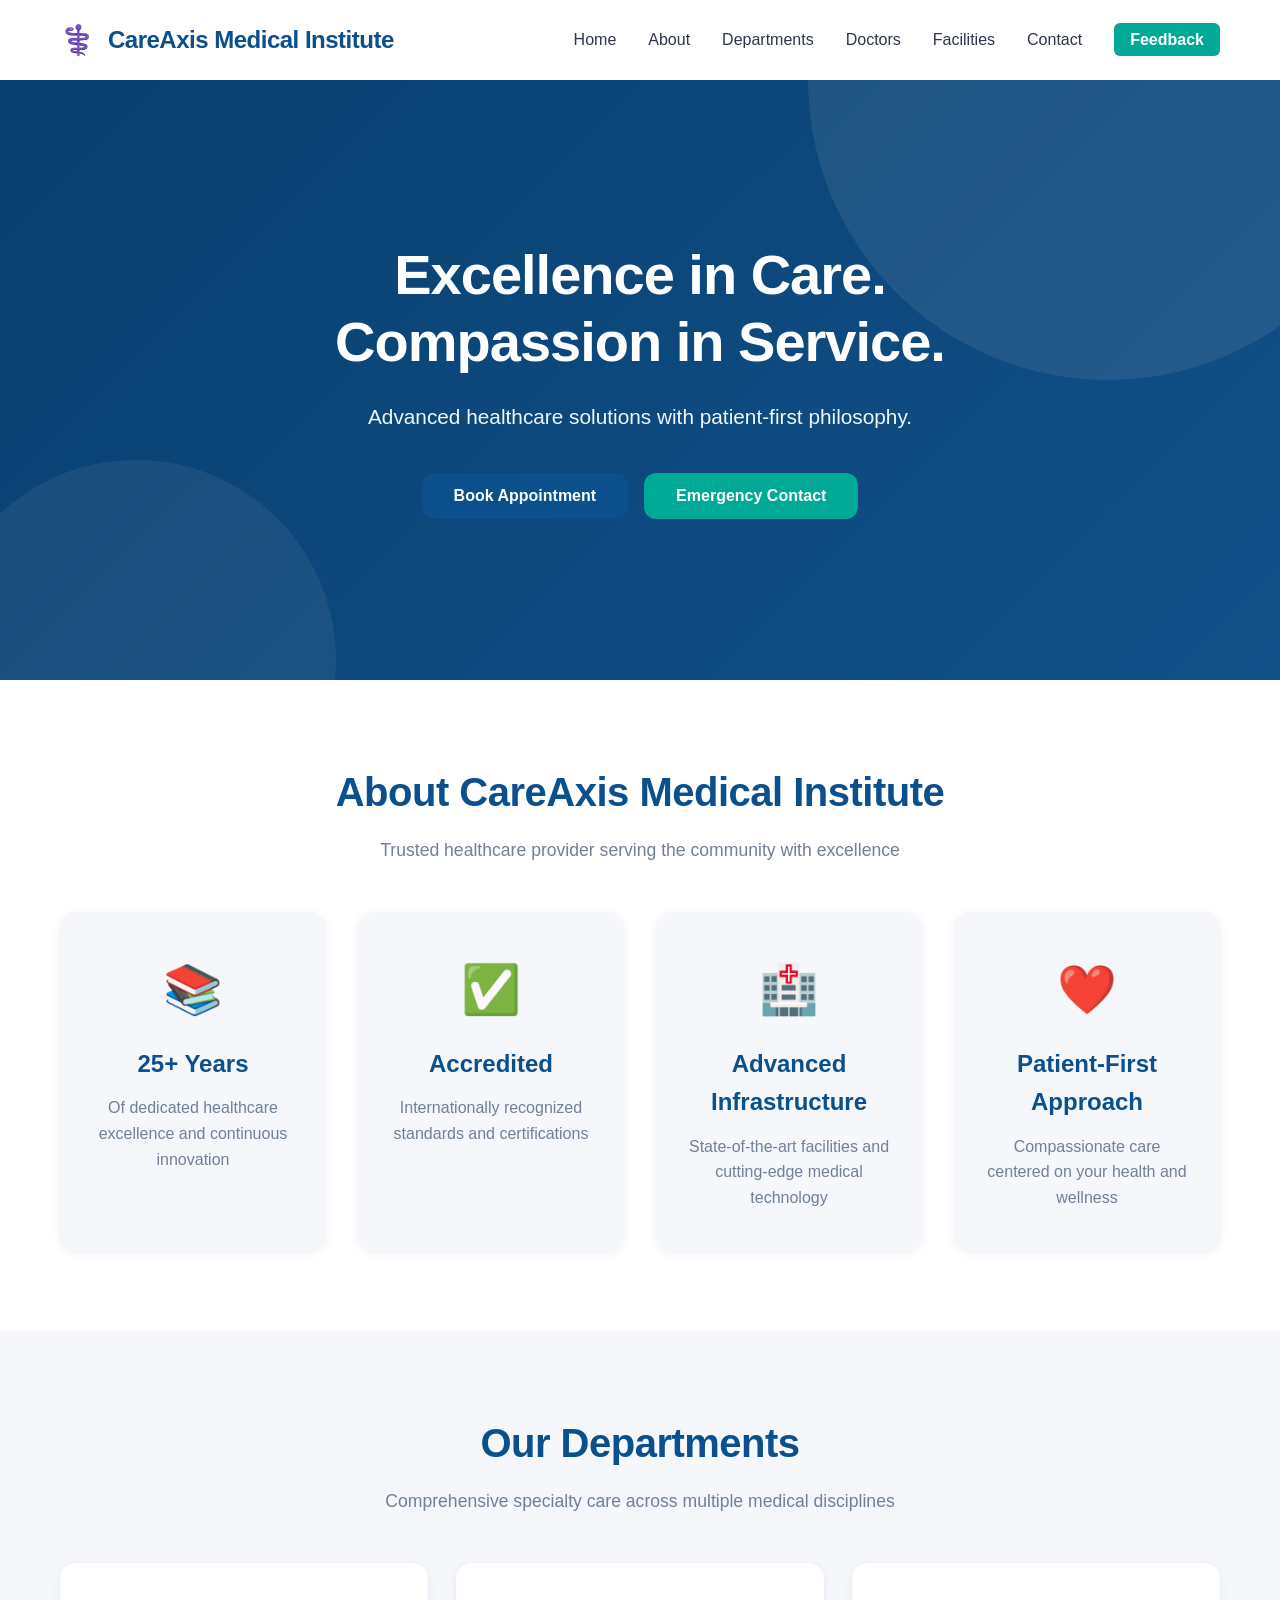
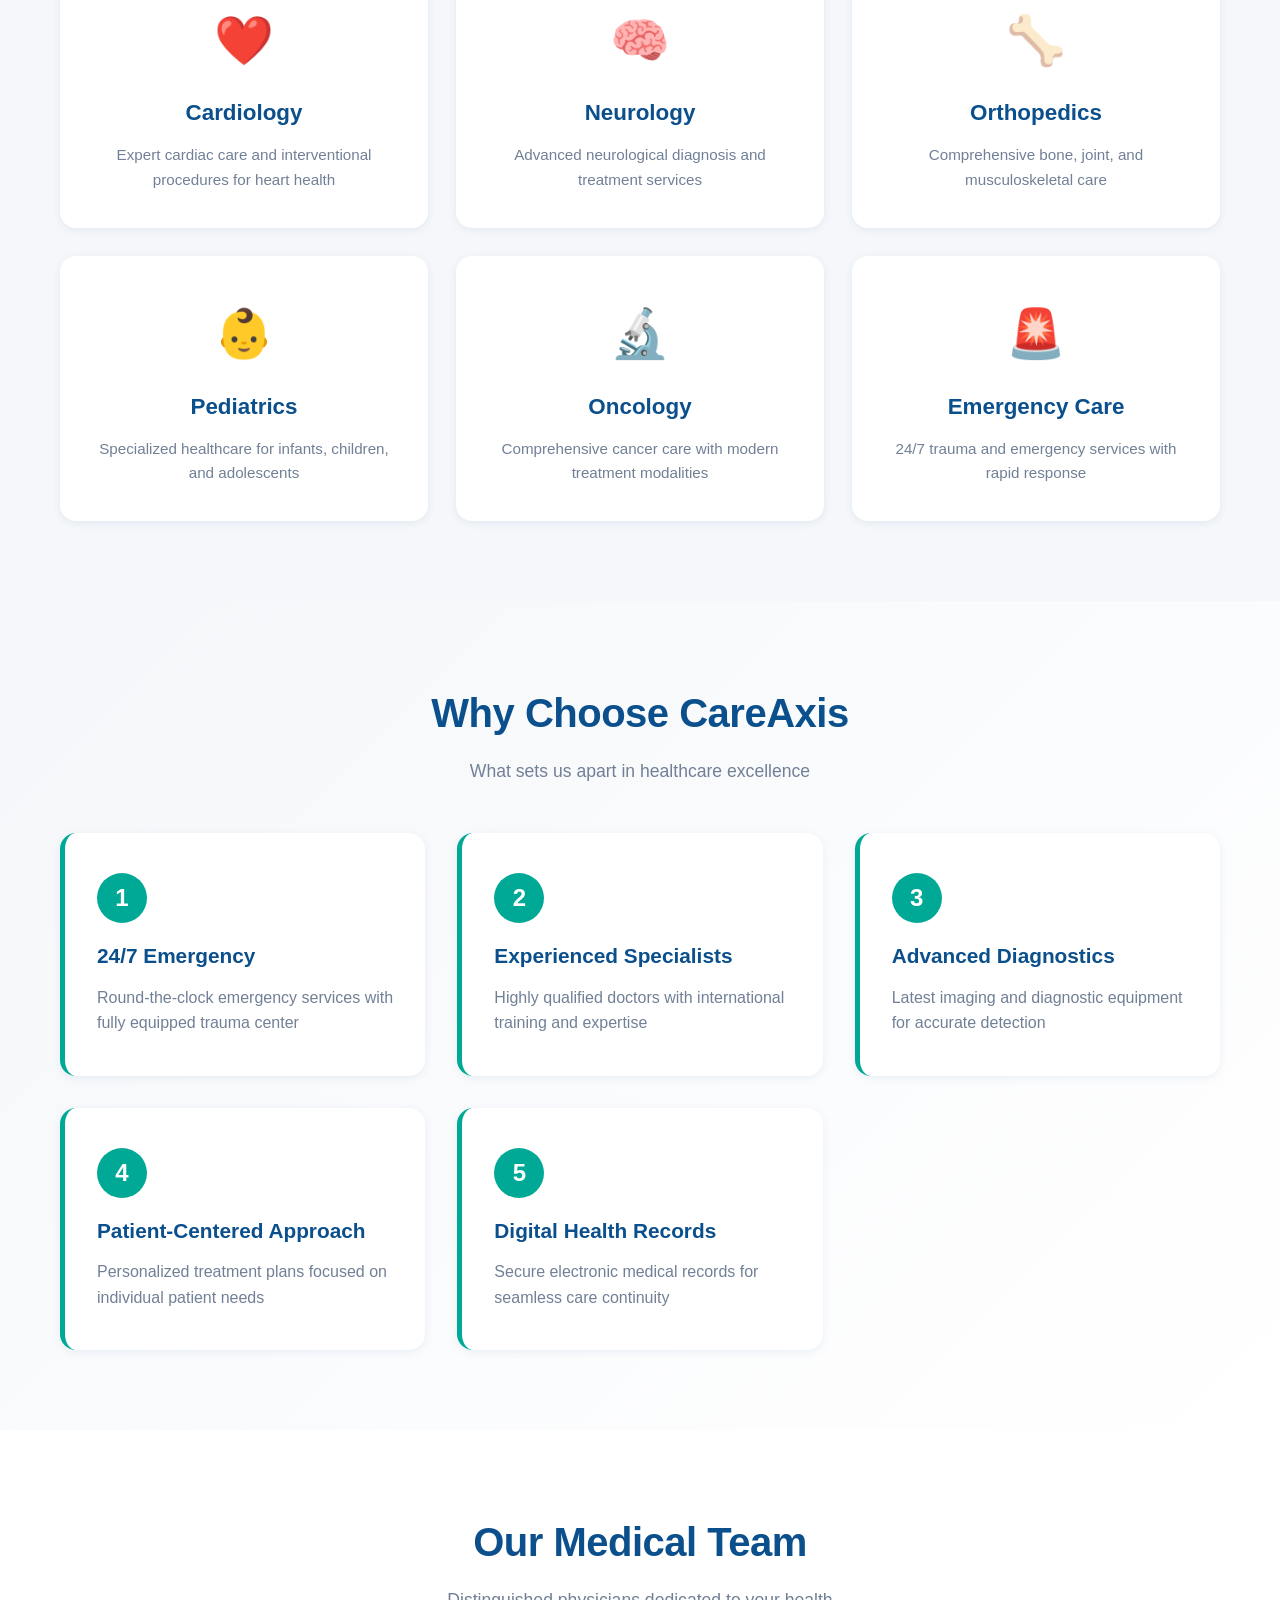
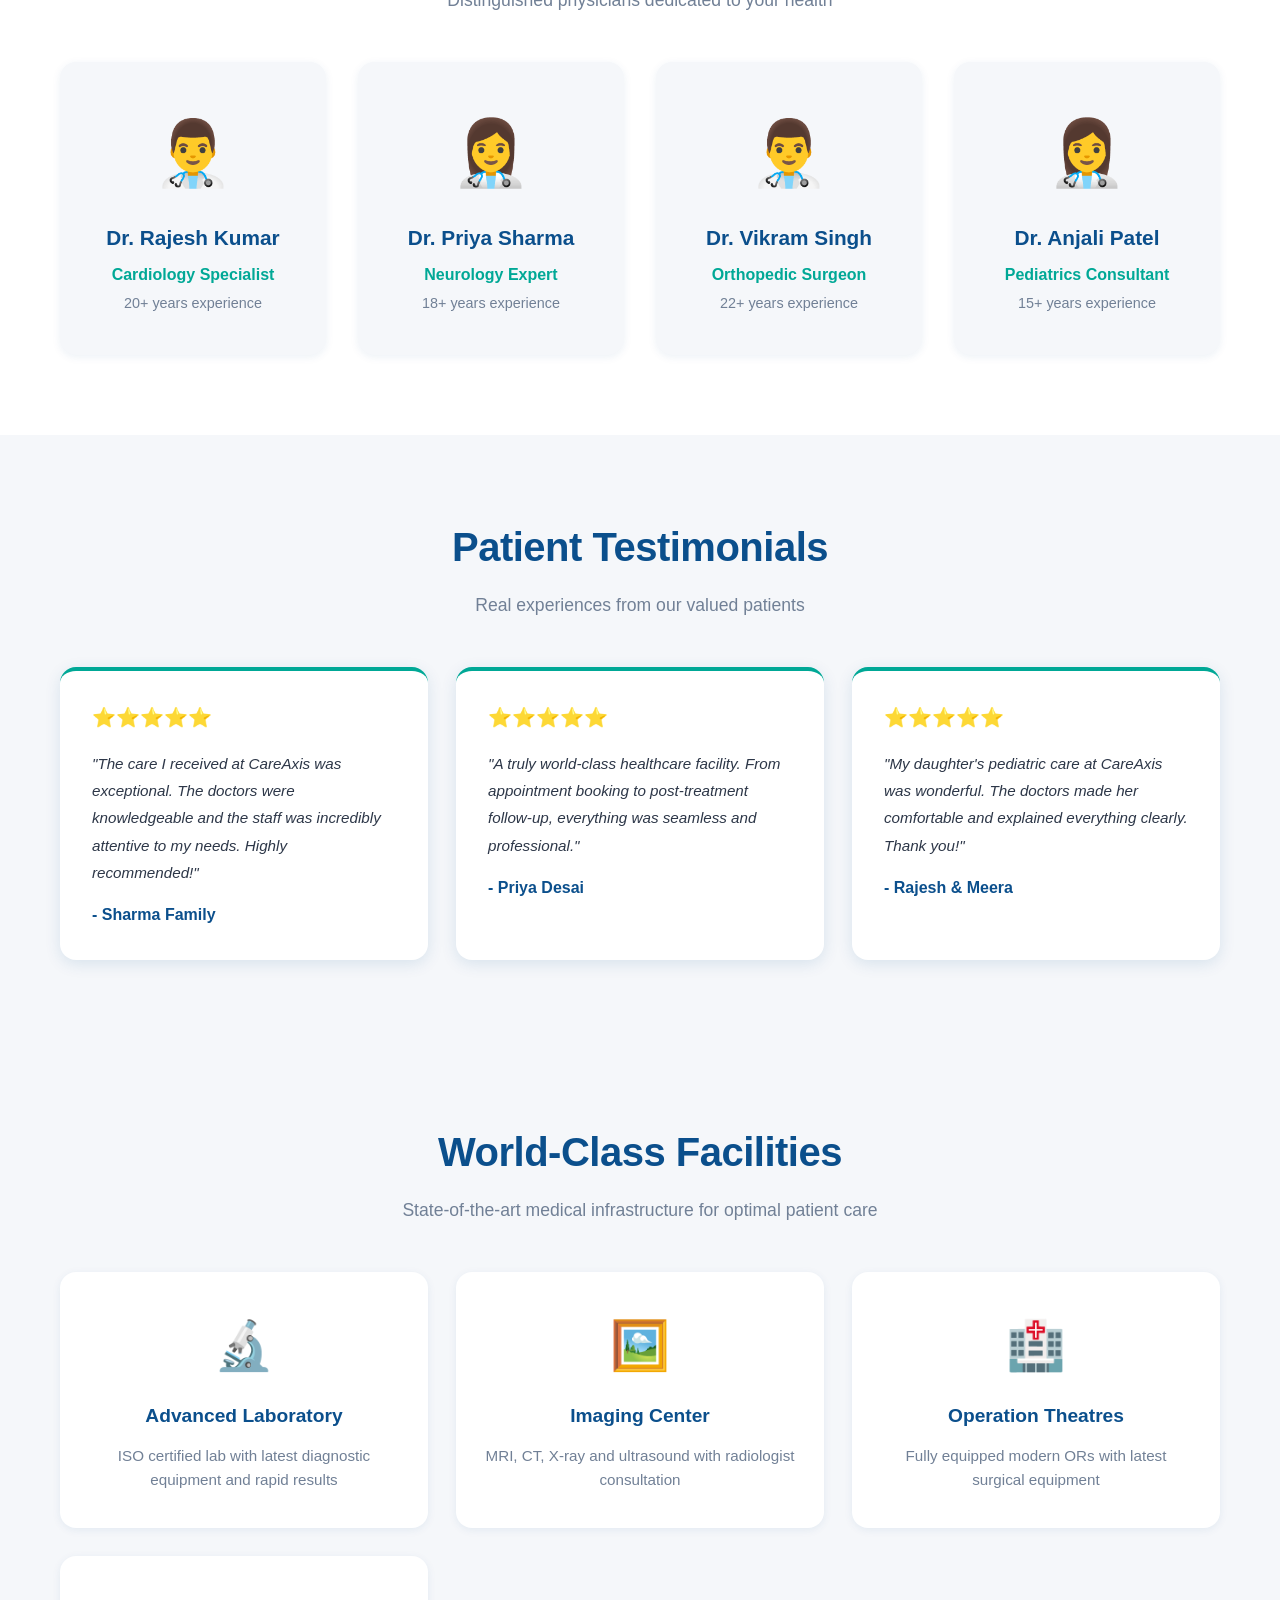
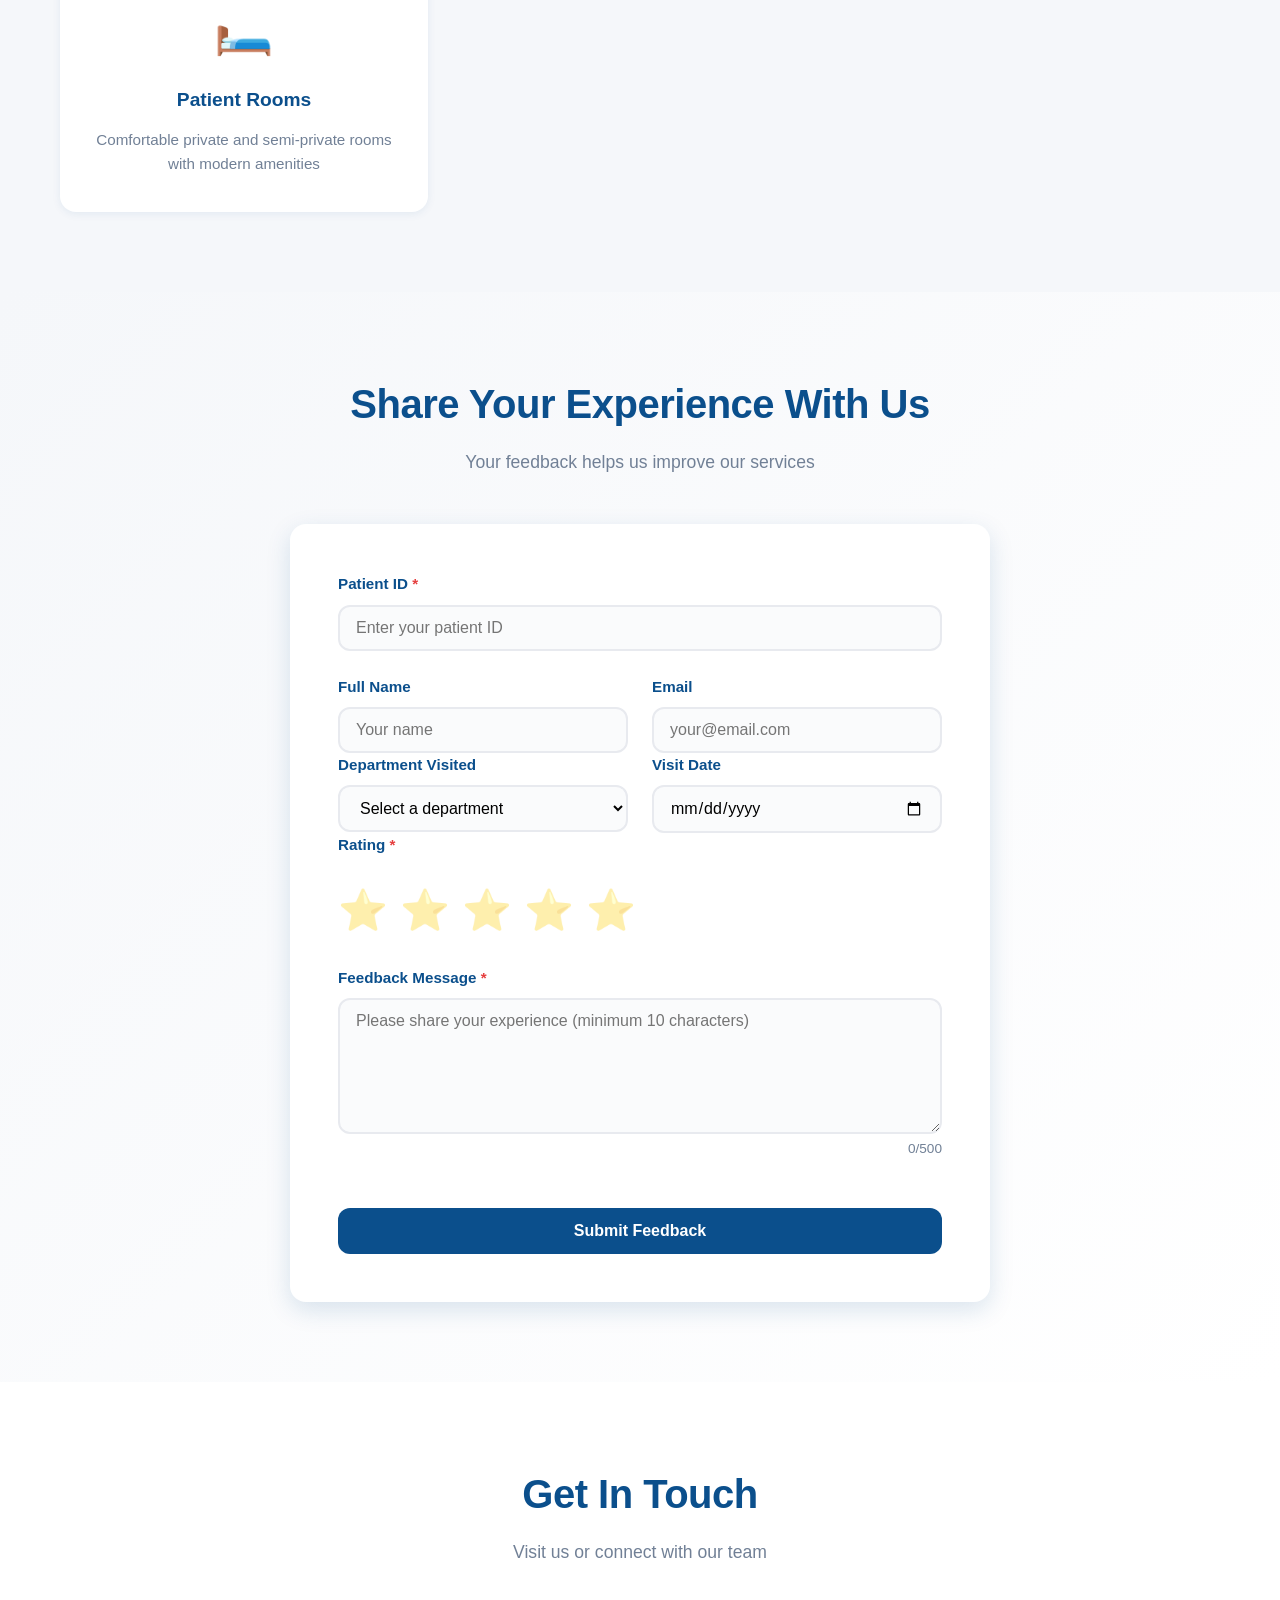
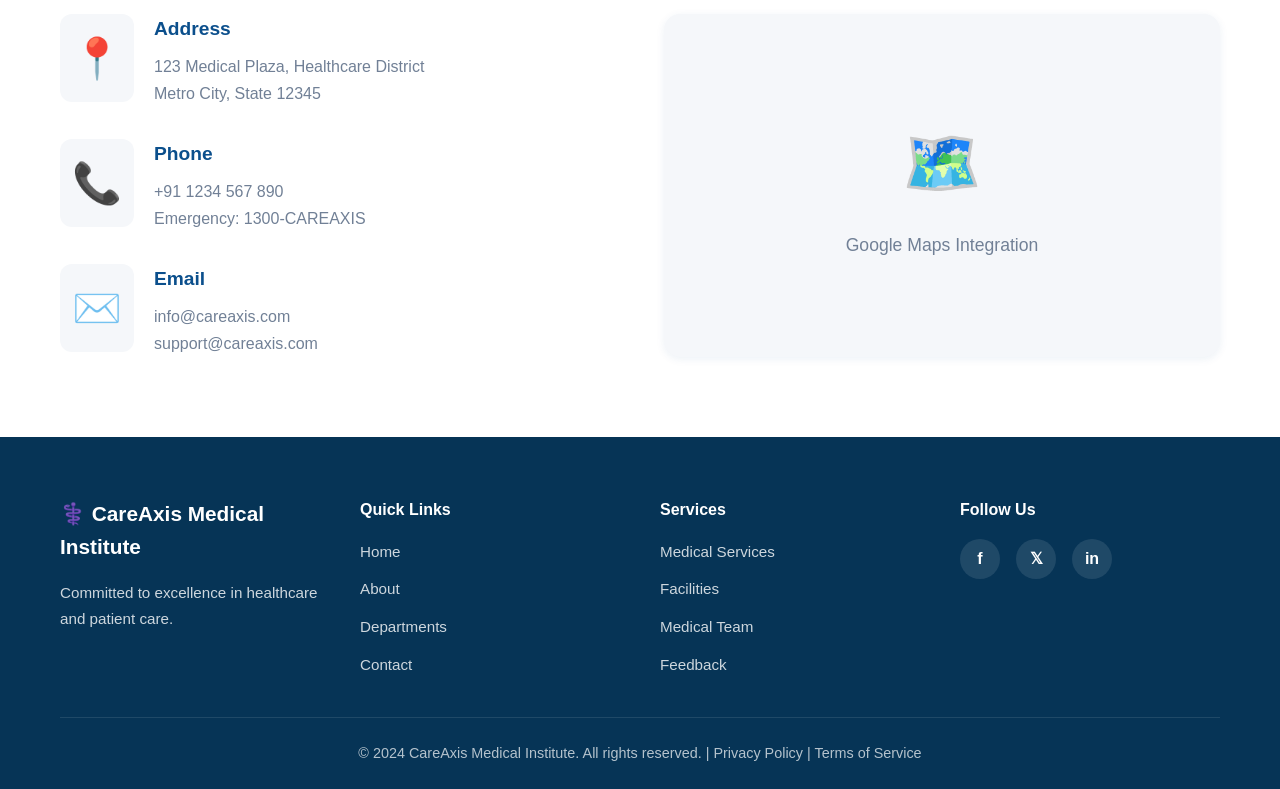
==== commit 0d91572c: "Fix localhost errors" ====
--- a/frontend/patient/index.html
+++ b/frontend/patient/index.html
@@ -1,19 +1,22 @@
 <!DOCTYPE html>
 <html lang="en">
+
 <head>
     <meta charset="UTF-8">
     <meta name="viewport" content="width=device-width, initial-scale=1.0">
-    <meta name="description" content="Aurevia Medical Institute - Premium healthcare solutions with patient-first philosophy">
-    <title>Aurevia Medical Institute - Excellence in Care</title>
+    <meta name="description"
+        content="CareAxis Medical Institute - Premium healthcare solutions with patient-first philosophy">
+    <title>CareAxis Medical Institute - Excellence in Care</title>
     <link rel="stylesheet" href="css/styles.css">
 </head>
+
 <body>
     <!-- Navigation Bar -->
     <nav class="navbar" id="navbar">
         <div class="navbar-container">
             <div class="navbar-logo">
                 <span class="logo-icon">⚕️</span>
-                <span class="logo-text">Aurevia Medical Institute</span>
+                <span class="logo-text">CareAxis Medical Institute</span>
             </div>
             <ul class="nav-menu" id="navMenu">
                 <li class="nav-item"><a href="#home" class="nav-link">Home</a></li>
@@ -48,9 +51,9 @@
     <!-- About Section -->
     <section class="about" id="about">
         <div class="container">
-            <h2 class="section-title">About Aurevia Medical Institute</h2>
+            <h2 class="section-title">About CareAxis Medical Institute</h2>
             <p class="section-subtitle">Trusted healthcare provider serving the community with excellence</p>
-            
+
             <div class="about-grid">
                 <div class="about-card">
                     <div class="about-icon">📚</div>
@@ -81,7 +84,7 @@
         <div class="container">
             <h2 class="section-title">Our Departments</h2>
             <p class="section-subtitle">Comprehensive specialty care across multiple medical disciplines</p>
-            
+
             <div class="departments-grid">
                 <div class="department-card">
                     <div class="department-icon">❤️</div>
@@ -120,9 +123,9 @@
     <!-- Why Choose Us Section -->
     <section class="why-choose-us">
         <div class="container">
-            <h2 class="section-title">Why Choose Aurevia</h2>
+            <h2 class="section-title">Why Choose CareAxis</h2>
             <p class="section-subtitle">What sets us apart in healthcare excellence</p>
-            
+
             <div class="features-grid">
                 <div class="feature-card">
                     <div class="feature-number">1</div>
@@ -158,7 +161,7 @@
         <div class="container">
             <h2 class="section-title">Our Medical Team</h2>
             <p class="section-subtitle">Distinguished physicians dedicated to your health</p>
-            
+
             <div class="doctors-grid">
                 <div class="doctor-card">
                     <div class="doctor-avatar">👨‍⚕️</div>
@@ -193,21 +196,24 @@
         <div class="container">
             <h2 class="section-title">Patient Testimonials</h2>
             <p class="section-subtitle">Real experiences from our valued patients</p>
-            
+
             <div class="testimonials-grid">
                 <div class="testimonial-card">
                     <div class="testimonial-stars">⭐⭐⭐⭐⭐</div>
-                    <p class="testimonial-text">"The care I received at Aurevia was exceptional. The doctors were knowledgeable and the staff was incredibly attentive to my needs. Highly recommended!"</p>
+                    <p class="testimonial-text">"The care I received at CareAxis was exceptional. The doctors were
+                        knowledgeable and the staff was incredibly attentive to my needs. Highly recommended!"</p>
                     <p class="testimonial-author">- Sharma Family</p>
                 </div>
                 <div class="testimonial-card">
                     <div class="testimonial-stars">⭐⭐⭐⭐⭐</div>
-                    <p class="testimonial-text">"A truly world-class healthcare facility. From appointment booking to post-treatment follow-up, everything was seamless and professional."</p>
+                    <p class="testimonial-text">"A truly world-class healthcare facility. From appointment booking to
+                        post-treatment follow-up, everything was seamless and professional."</p>
                     <p class="testimonial-author">- Priya Desai</p>
                 </div>
                 <div class="testimonial-card">
                     <div class="testimonial-stars">⭐⭐⭐⭐⭐</div>
-                    <p class="testimonial-text">"My daughter's pediatric care at Aurevia was wonderful. The doctors made her comfortable and explained everything clearly. Thank you!"</p>
+                    <p class="testimonial-text">"My daughter's pediatric care at CareAxis was wonderful. The doctors
+                        made her comfortable and explained everything clearly. Thank you!"</p>
                     <p class="testimonial-author">- Rajesh & Meera</p>
                 </div>
             </div>
@@ -219,7 +225,7 @@
         <div class="container">
             <h2 class="section-title">World-Class Facilities</h2>
             <p class="section-subtitle">State-of-the-art medical infrastructure for optimal patient care</p>
-            
+
             <div class="facilities-grid">
                 <div class="facility-card">
                     <div class="facility-icon">🔬</div>
@@ -250,12 +256,13 @@
         <div class="container">
             <h2 class="section-title">Share Your Experience With Us</h2>
             <p class="section-subtitle">Your feedback helps us improve our services</p>
-            
+
             <div class="feedback-form-wrapper">
                 <form class="feedback-form" id="feedbackForm">
                     <div class="form-group">
                         <label for="patientId" class="form-label">Patient ID <span class="required">*</span></label>
-                        <input type="text" id="patientId" name="patientId" class="form-input" placeholder="Enter your patient ID" required>
+                        <input type="text" id="patientId" name="patientId" class="form-input"
+                            placeholder="Enter your patient ID" required>
                         <span class="error-message" id="patientIdError"></span>
                     </div>
 
@@ -307,8 +314,11 @@
                     </div>
 
                     <div class="form-group">
-                        <label for="feedbackMessage" class="form-label">Feedback Message <span class="required">*</span></label>
-                        <textarea id="feedbackMessage" name="feedbackMessage" class="form-textarea" placeholder="Please share your experience (minimum 10 characters)" rows="6" required></textarea>
+                        <label for="feedbackMessage" class="form-label">Feedback Message <span
+                                class="required">*</span></label>
+                        <textarea id="feedbackMessage" name="feedbackMessage" class="form-textarea"
+                            placeholder="Please share your experience (minimum 10 characters)" rows="6"
+                            required></textarea>
                         <span class="error-message" id="feedbackError"></span>
                         <span class="char-count"><span id="charCount">0</span>/500</span>
                     </div>
@@ -327,7 +337,7 @@
         <div class="container">
             <h2 class="section-title">Get In Touch</h2>
             <p class="section-subtitle">Visit us or connect with our team</p>
-            
+
             <div class="contact-wrapper">
                 <div class="contact-info">
                     <div class="contact-item">
@@ -341,14 +351,14 @@
                         <div class="contact-icon">📞</div>
                         <div class="contact-details">
                             <h3>Phone</h3>
-                            <p>+91 1234 567 890<br>Emergency: 1300-AUREVIA</p>
+                            <p>+91 1234 567 890<br>Emergency: 1300-CAREAXIS</p>
                         </div>
                     </div>
                     <div class="contact-item">
                         <div class="contact-icon">✉️</div>
                         <div class="contact-details">
                             <h3>Email</h3>
-                            <p>info@aurevia.com<br>support@aurevia.com</p>
+                            <p>info@careaxis.com<br>support@careaxis.com</p>
                         </div>
                     </div>
                 </div>
@@ -366,7 +376,7 @@
         <div class="container">
             <div class="footer-grid">
                 <div class="footer-section">
-                    <h3 class="footer-logo">⚕️ Aurevia Medical Institute</h3>
+                    <h3 class="footer-logo">⚕️ CareAxis Medical Institute</h3>
                     <p>Committed to excellence in healthcare and patient care.</p>
                 </div>
                 <div class="footer-section">
@@ -397,7 +407,7 @@
                 </div>
             </div>
             <div class="footer-bottom">
-                <p>&copy; 2024 Aurevia Medical Institute. All rights reserved. | Privacy Policy | Terms of Service</p>
+                <p>&copy; 2024 CareAxis Medical Institute. All rights reserved. | Privacy Policy | Terms of Service</p>
             </div>
         </div>
     </footer>
@@ -435,4 +445,5 @@
 
     <script src="js/app.js"></script>
 </body>
-</html>
+
+</html>
--- a/frontend/patient/css/styles.css
+++ b/frontend/patient/css/styles.css
@@ -1,5 +1,5 @@
 /* ============================================
-   AUREVIA MEDICAL INSTITUTE - PREMIUM STYLES
+   CAREAXIS MEDICAL INSTITUTE - PREMIUM STYLES
    ============================================ */
 
 /* CSS Variables */
@@ -309,9 +309,12 @@
 }
 
 @keyframes float {
-    0%, 100% {
+
+    0%,
+    100% {
         transform: translateY(0px);
     }
+
     50% {
         transform: translateY(30px);
     }
@@ -339,6 +342,7 @@
         opacity: 0;
         transform: translateY(40px);
     }
+
     to {
         opacity: 1;
         transform: translateY(0);
@@ -777,12 +781,12 @@
 }
 
 .rating-group .star:hover,
-.rating-group .star:hover ~ .star {
+.rating-group .star:hover~.star {
     opacity: 1;
     color: #FFD700;
 }
 
-.rating-group input:checked ~ .star {
+.rating-group input:checked~.star {
     opacity: 1;
     color: #FFD700;
 }
@@ -1017,6 +1021,7 @@
     from {
         opacity: 0;
     }
+
     to {
         opacity: 1;
     }
@@ -1038,6 +1043,7 @@
         opacity: 0;
         transform: translateY(-30px);
     }
+
     to {
         opacity: 1;
         transform: translateY(0);
@@ -1366,4 +1372,4 @@
     .modal-content {
         padding: 24px 16px;
     }
-}
+}
